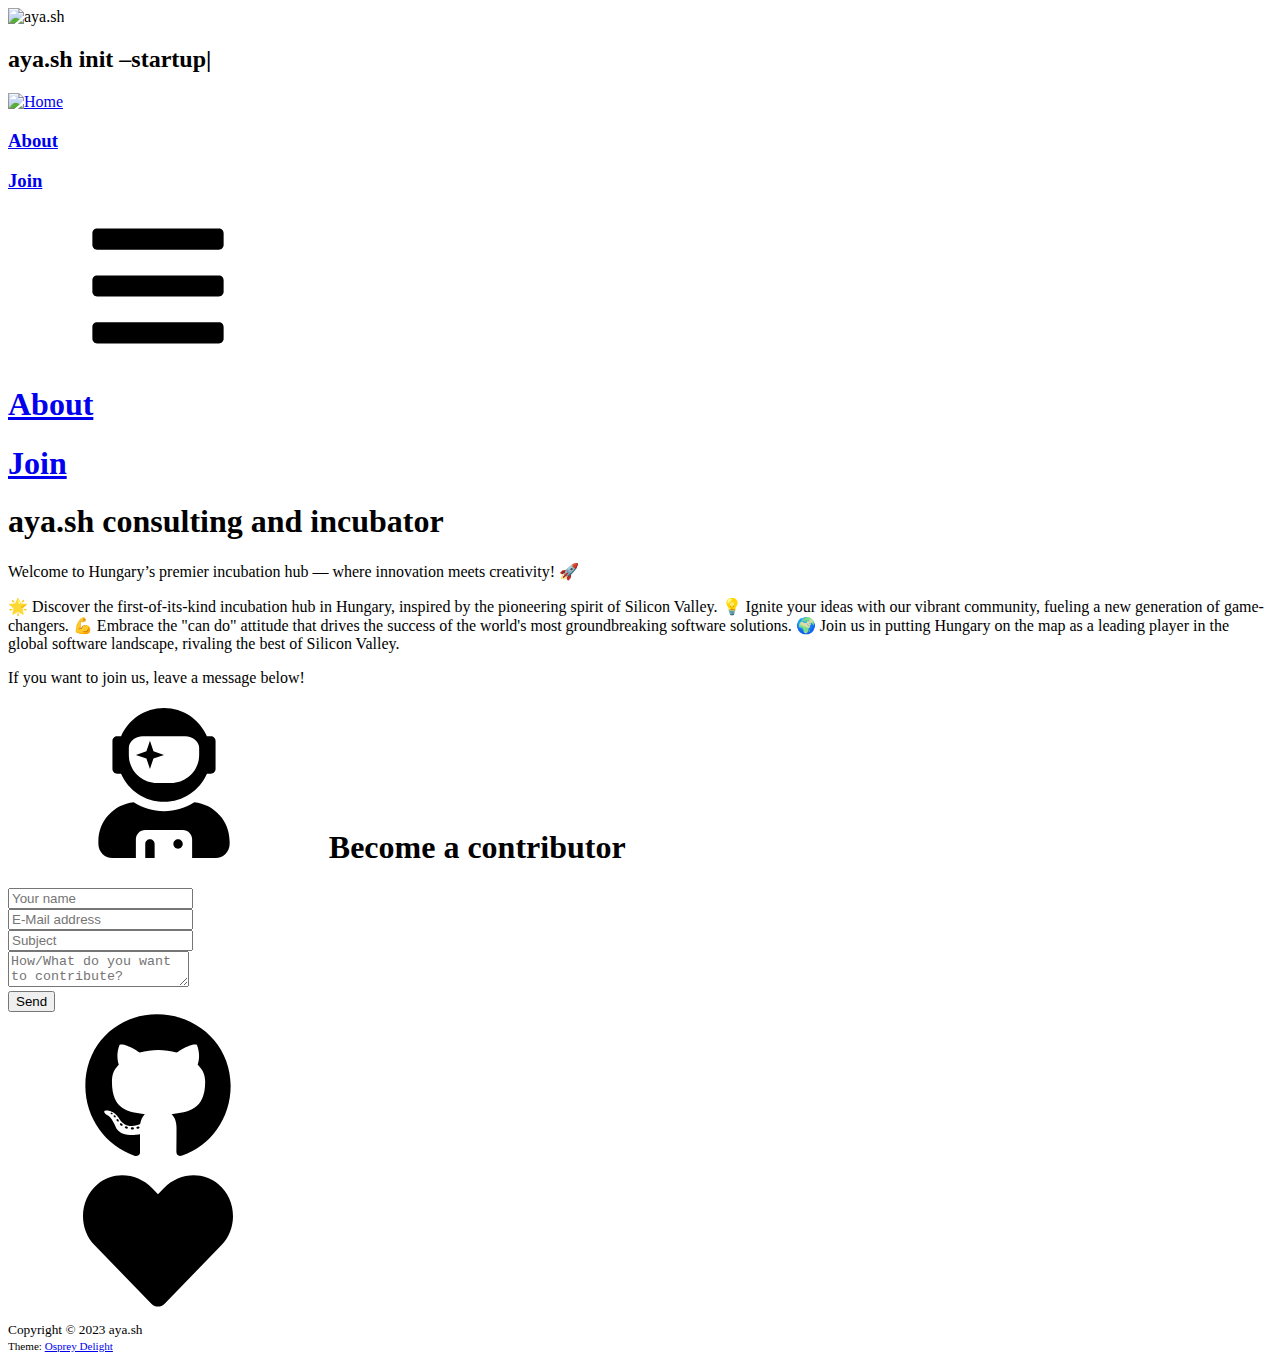
==== index.html @ ef63d4ce "initial" ====
<!DOCTYPE html>
<html lang="en-US" class="no-js">
  

<head>
	<meta name="generator" content="Hugo 0.110.0">
  <title>aya.sh</title>

  <meta name="title" content="aya.sh">

  <meta charset="utf-8">
  <meta name="viewport" content="width=device-width, initial-scale=1.0">
  <meta name="referrer" content="strict-origin-when-cross-origin">
  <base href="https://aya.sh">

  <meta name="description" content="hugo-mods: Powerful community modules for Hugo, a static site generator.">

  <meta name="author" content="kdevo">

  
  

  <meta property="og:title" content="aya.sh">
  <meta property="og:type" content="website">
  <meta property="og:url" content="https://aya.sh/">
  
        
        <meta property="og:image" content="https://aya.sh/opengraph.jpg">
        <meta property="og:image:width" content="1280">
        <meta property="og:image:height" content="640">
  
        <link rel="icon" type="image/png" href="https://aya.sh/favicon.png">

  <meta property="og:description" content="hugo-mods: Powerful community modules for Hugo, a static site generator.">

  

  <link rel="canonical" href="https://aya.sh/">
  
  <link href="https://aya.sh/index.xml" rel="alternate" type="application/rss+xml" title="aya.sh">

  <link rel="stylesheet" href="https://aya.sh/style.d53a6c798b734381553f86d994d83bcec37392e0c3bcaea25f25597b0bfa74fc.css">

  
    <script type="application/ld+json">
    

    
        
        
        
        

        
        
        
        
    




{"@context":"http://www.schema.org","@id":"https://aya.sh","@type":"Person","address":null,"affiliation":[],"alternateName":"hugo-mods","description":"hugo-mods: Powerful community modules for Hugo, a static site generator.","email":null,"image":"https://avatars.githubusercontent.com/u/84660689?v=4","name":"kdevo","sameAs":["https://aya.sh","https://aya.sh"],"url":"https://aya.sh"}
    </script>
    
    

  <script src="https://aya.sh/lazyimg/lazysizes/lazysizes.min.js" async></script>


  

  

  <script>
window.addEventListener('DOMContentLoaded', (event) => {
    var logo = document.getElementsByClassName('home-logo')[0];
    var navlogo = document.getElementsByClassName('logo')[0];
    var bg = document.getElementsByClassName('bg')[0];
    var modals = document.getElementsByClassName('gallery-img-container');
    var modalHeaders = document.getElementsByClassName('modal-header-img-container');
    
    if (logo && navlogo && bg && modals && modalHeaders) {
        function hue(deg, transition) {
            filter = 'filter: hue-rotate(' + deg + 'deg); transition: ' + transition + 'ms linear';
            navlogo.style = filter;
            bg.style = filter;
            for (let i = 0; i < modals.length; i++) {
                modals[i].style = filter;
                modalHeaders[i].style = filter;
            }
        }

        var lastDeg = 0
        var clickCounter = 0
        logo.addEventListener('click', () => {
            deg = Math.floor(Math.random() * 360); 
            while (Math.abs(deg - lastDeg) < 36) {
                deg = Math.floor(Math.random() * 360); 
            }
            hue(deg, Math.abs(deg - lastDeg) / 36 / 10 * 1000)
            lastDeg = deg;
            clickCounter++;
        })
    }
})
</script>
</head>

  <body>
    


  <header class="row middle-xs center-xs bg lazyload">
    <div class="col-xs-12">
      




    
    
    



    





    
    
    
    
    
    




<picture>
  <source type="image/webp" height="600" width="600" data-sizes="auto" data-srcset="https://aya.sh/logo-220x.webp 220w,
https://aya.sh/logo-320x.webp 320w,
https://aya.sh/logo-420x.webp 420w,
https://aya.sh/logo-520x.webp 520w,
https://aya.sh/logo-600x.webp 600w">
    


<noscript>
        



<img src="https://aya.sh/logo-600x.png"
class="home-logo" loading="lazy" height="600" width="600" srcset="https://aya.sh/logo-220x.png 220w,
https://aya.sh/logo-320x.png 320w,
https://aya.sh/logo-420x.png 420w,
https://aya.sh/logo-520x.png 520w,
https://aya.sh/logo-600x.png 600w" alt="aya.sh">
    </noscript><img data-src="https://aya.sh/logo-600x.png" class="home-logo lazyload" height="600" width="600" data-sizes="auto" data-srcset="https://aya.sh/logo-220x.png 220w,
https://aya.sh/logo-320x.png 320w,
https://aya.sh/logo-420x.png 420w,
https://aya.sh/logo-520x.png 520w,
https://aya.sh/logo-600x.png 600w" alt="aya.sh">
</picture>




          <h2 id="ayash-init---startupcursor">aya.sh init &ndash;startup<span class="cursor">|</span></h2>

          <noscript>
          <h2><svg class="icon"><use xlink:href="#icon-warning"/></svg></h2>
          <h2>Please enable JavaScript for the full experience!</h2>
          </noscript>
        </div>
  </header>


<nav class="row middle-xs center-xs ">
  <div class="col-xs-6 col-sm-1 logo" style="">
    <a href="/#">
      




    
    
    







    
    
    
    
    
    




<picture>
  <source type="image/webp" height="96" width="96" data-sizes="auto" data-srcset="https://aya.sh/logo-66x.webp 66w,
https://aya.sh/logo-96x.webp 96w">
    


<img data-src="https://aya.sh/logo-96x.png" class=" lazyload" height="96" width="96" data-sizes="auto" data-srcset="https://aya.sh/logo-66x.png 66w,
https://aya.sh/logo-96x.png 96w" alt="Home">
</picture>



    </a>
  </div>
    
      <div class="col-xs-3 col-sm-2 nav-item">
        <h3><a href="/#about">About</a></h3>
      </div>
    
      <div class="col-xs-3 col-sm-2 nav-item">
        <h3><a href="/#join">Join</a></h3>
      </div>
    
  <div class="col-xs-6 col-sm-1 nav-toggle" style="">
      <a href="" class="nav-icon" onclick="return false">
        <svg class="icon"><use xlink:href="#icon-menu"/></svg>
      </a>
  </div>
</nav>

<section class="nav-full row middle-xs center-xs">
  <div class="col-xs-12">
    <div class="row middle-xs center-xs">
      
        <div class="col-xs-12"><h1><a href="/#about">About</a></h1></div>
      
        <div class="col-xs-12"><h1><a href="/#join">Join</a></h1></div>
      
    </div>
  </div>
</section>

    <main>

      
          
            <section class="about" id="about">
            
            
            <div class="container middle-xs">
  <div class="row center-xs">
    <div class="col-xs-12">
      <h1>aya.sh consulting and incubator</h1>
    </div>
  </div>
  <div class="row center-xs">
    <div class="col-xs-12 middle-xs">
      <p>Welcome to Hungary&rsquo;s premier incubation hub — where innovation meets creativity! 🚀</p>
<div id="termynal-about" data-termynal>
    <div class="term-content">
    
    
        
            
            <span data-ty="input" data-ty-delay="">🌟 Discover the first-of-its-kind incubation hub in Hungary,</span>
            
        
            
            <span data-ty="" data-ty-delay="500">inspired by the pioneering spirit of Silicon Valley.</span>
            
        
            
            <span data-ty="input" data-ty-delay="">💡 Ignite your ideas with our vibrant community,</span>
            
        
            
            <span data-ty="" data-ty-delay="500">fueling a new generation of game-changers.</span>
            
        
            
            <span data-ty="input" data-ty-delay="">💪 Embrace the &#34;can do&#34; attitude that drives the success</span>
            
        
            
            <span data-ty="" data-ty-delay="">of the world&#39;s most groundbreaking software solutions.</span>
            
        
            
            <span data-ty="input" data-ty-delay="">🌍 Join us in putting Hungary on the map as a leading player</span>
            
        
            
            <span data-ty="" data-ty-delay="500">in the global software landscape, rivaling the best of Silicon Valley.</span>
            
        
    
    
    </div>
</div>
<p>If you want to join us, leave a message below!</p>

    </div>
  </div>
</div>

            </section>
          
          
            <section class="contact" id="join">
            
            
            
<div class="container">
  <div class="row center-xs">
    <div class="col-xs-12">
      <h1><svg class="icon" style="margin-right: 0.2em; margin-left: 0.2em"><use xlink:href="#icon-contact"/></svg> Become a contributor</h1>
      <noscript>Please enable JavaScript to use the contact form.</noscript>
    </div>
  </div>

  
  <form id="form-contact" action="https://formspree.io" method="POST">
    <div class="row center-xs">
      <div class="col-xs-12 col-sm-6"><input type="text" name="name" aria-label="name" placeholder="Your name" required></div>
      <div class="col-xs-12 col-sm-6"><input type="email" id="email" name="email" aria-label="email address" placeholder="E-Mail address" required></div>
      
      <div class="col-xs-12"><input type="text" name="_subject" aria-label="email subject" placeholder="Subject" required></div>
      <div class="col-xs-12">
          <textarea name="message" aria-label="Please enable JS" required></textarea>
        </div>
      <div class="col-xs-12">
        <textarea name="message2" aria-label="email message" placeholder="How/What do you want to contribute?" required hidden></textarea>
      </div>
      <div class="col-xs-12 contact-submit">
        <input id="form-submit" type="submit" value="Send">
        <span id="form-sending" hidden><svg class="icon"><use xlink:href="#icon-sending"/></svg> Deploying your message...</span>
        <span id="form-thankyou" hidden><svg class="icon"><use xlink:href="#icon-ok"/></svg> Thanks for your message!</span>
        <span id="form-error" hidden><svg class="icon"><use xlink:href="#icon-warning"/></svg> Sorry, we couldn&#39;t send your message! Please reload.</span>
      </div>
    </div>
  </form>
</div>

            </section>
          

    </main>
    <footer>
  <div class="row center-xs social">
  <div class="col-xs-2">
      <a target="_blank" rel="noopener" href="https://aya.sh">
        <svg class="icon"><use xlink:href="#icon-github"/></svg>
      </a>
    </div><div class="col-xs-2">
      <a target="_blank" rel="noopener" href="https://aya.sh">
        <svg class="icon"><use xlink:href="#icon-heart"/></svg>
      </a>
    </div>
  </div>
  <div class="row center-xs">
    <div class="col-xs">
      <small>
      
        Copyright &copy; 2023 aya.sh
      
      <div class="col-xs">
          <small>Theme: <a href="https://github.com/kdevo/osprey-delight" target="_blank" rel="noopener">Osprey Delight</a></small>
      </div>
      </small>
    </div>
  </div>
</footer>

    

  
  

  

  

  
  

  
  
  
  <script>(()=>{var m=(s,t,e)=>new Promise((l,n)=>{var i=c=>{try{o(e.next(c))}catch(h){n(h)}},r=c=>{try{o(e.throw(c))}catch(h){n(h)}},o=c=>c.done?l(c.value):Promise.resolve(c.value).then(i,r);o((e=e.apply(s,t)).next())});document.documentElement.className="js";var a=document.querySelector.bind(document),f=document.querySelectorAll.bind(document);function d(s,t,e=!0){t?(s.style.visibility="visible",e&&s.removeAttribute("hidden")):(s.style.visibility="hidden",e&&s.setAttribute("hidden",!0)),s.classList.add(t?"show":"hide"),s.classList.remove(t?"hide":"show")}var g=class{constructor(t="#termynal",e={}){this.container=typeof t=="string"?document.querySelector(t):t,this.pfx=`data-${e.prefix||"ty"}`,this.startDelay=e.startdelay||800,this.typeDelay=e.typedelay||40,this.lineDelay=e.linedelay||1400,this.progressLength=e.progresslength||32,this.progressChar=e.progresschar||"\u2588",this.progressPercent=e.progressPercent||100,this.showPercent="showpercent"in e&&e.showpercent||!1 in e&&!0,this.onExitCommand=e.onExitCommand,this.cursor=e.cursor||"\u258B",e.noInit||this.init()}init(){this.lines=[...this.container.querySelectorAll(`[${this.pfx}]`)].concat(this.lineData);let t=getComputedStyle(this.container);this.container.style.width=t.width!=="0px"?t.width:void 0,this.container.style.minHeight=t.height!=="0px"?t.height:void 0,this.container.setAttribute("data-termynal",""),this.container.innerHTML="",this.start()}start(){return m(this,null,function*(){yield this._wait(this.startDelay);for(let t of this.lines){if(typeof t=="undefined")break;let e=t.getAttribute(this.pfx),l=t.getAttribute(`${this.pfx}-delay`)||this.lineDelay;e=="input"?(t.setAttribute(`${this.pfx}-cursor`,this.cursor),yield this.type(t),yield this._wait(l),t.textContent==="exit"&&typeof this.onExitCommand!="undefined"&&this.onExitCommand()):e=="progress"?(yield this.progress(t),yield this._wait(l)):(this.container.appendChild(t),yield this._wait(l)),t.removeAttribute(`${this.pfx}-cursor`)}})}type(t){return m(this,null,function*(){let e=[...t.textContent],l=t.getAttribute(`${this.pfx}-typeDelay`)||this.typeDelay;t.textContent="",this.container.appendChild(t);for(let n of e)yield this._wait(l),t.textContent+=n})}progress(t){return m(this,null,function*(){let e=t.getAttribute(`${this.pfx}-progressLength`)||this.progressLength,n=(t.getAttribute(`${this.pfx}-progressChar`)||this.progressChar).repeat(e),i=t.getAttribute(`${this.pfx}-progressPercent`)||this.progressPercent;t.textContent="",this.container.appendChild(t);for(let r=1;r<n.length+1;r++){yield this._wait(this.typeDelay);let o=Math.round(r/n.length*100);if(t.textContent=`${n.slice(0,r)}`,this.showPercent&&(t.textContent+=` ${o}%`),o>i)break}})}_wait(t){return new Promise(e=>setTimeout(e,t))}};(()=>{var s=500;window.addEventListener("popstate",i=>{i.state==null?(active=a("div.modal.active"),active&&t(active)):"modal"in i.state&&n(a(`#modal-${i.state.modal}`))});function t(i){history.replaceState(null,"",""),box=i.firstElementChild,box.classList.remove("scale-in-center"),box.classList.add("scale-out-center"),setTimeout(()=>i.classList.remove("active"),s)}var e={},l={};function n(i){let r=i.getAttribute("id");i.classList.add("active"),box=i.firstElementChild,box.classList.remove("scale-out-center"),box.classList.add("scale-in-center"),a(`#${r} .close`).onclick=u=>{t(i)},window.onclick=u=>{u.target===i&&t(i)},document.onkeydown=u=>{u.key==="Escape"&&t(i)};var o=r.replace("modal-",""),c=a(`#term-${o}`);if(c!==null&&typeof e[o]=="undefined"){var h=l[o];h.onExitCommand=()=>{c.classList.add("scale-out-center"),setTimeout(()=>{a(`#content-${o}`).removeAttribute("hidden"),c.setAttribute("hidden",!0)},s+10)},e[o]=new g(c,h)}}f(".gallery-modal-link").forEach(i=>{i.onclick=c=>{c.preventDefault(),id=c.target.getAttribute("href").substr(1),history.pushState({modal:id},"",`#${id}`),n(a(`#modal-${id}`))};let r=window.location.href,o=r.substring(r.lastIndexOf("/")+1);i.getAttribute("href")==o&&setTimeout(()=>{n(a(`#modal-${i.getAttribute("href").substr(1)}`))},s*2)})})();var v=!1,p=!1,y=a("nav");navToggleAndLogo=f("nav > .logo, nav > .nav-toggle");function L(s){s?(y.classList.add("nav-fixed"),navToggleAndLogo.forEach(t=>{d(t,!0,!1)})):(y.classList.remove("nav-fixed"),navToggleAndLogo.forEach(t=>{d(t,!1,!1)})),p=s}function w(){v?a(".nav-icon").classList.remove("icon-active"):a(".nav-icon").classList.add("icon-active"),v=!v}a(".nav-icon").addEventListener("click",()=>{w(),f(".nav-full, main").forEach(s=>{s.classList.toggle("active")})});f(".nav-full a").forEach(s=>{s.addEventListener("click",()=>{w(),f(".nav-full, main").forEach(t=>{t.classList.toggle("active")})})});a(".logo").addEventListener("click",()=>{a(".nav-full").classList.contains("active")&&(w(),f(".nav-full, main").forEach(s=>{s.classList.toggle("active")}))});a("body").addEventListener("click",()=>{a(".nav-full").classList.contains("active")?a("html").style.overflowY="hidden":a("html").style.overflowY="scroll"});(()=>{let s=[...f(".nav-item")],t=[...f("main > section")].reverse(),e=330;var l=-1;function n(i){s.forEach(r=>{r.classList.remove("nav-item-active")}),i<t.length&&s[i].classList.add("nav-item-active"),l=i}window.addEventListener("scroll",()=>{var i=window.scrollY||window.pageYOffset;windowHeight=window.innerHeight,navHeight=y.clientHeight,i>windowHeight-navHeight?p||requestAnimationFrame(()=>L(!0)):p&&requestAnimationFrame(()=>L(!1));let r=t.length-1-t.findIndex(o=>i>o.offsetTop-e);r!=l&&requestAnimationFrame(()=>{n(r)})})})();(()=>{var s=a("textarea[name=message2]"),t=a("textarea[name=message]");s!==null&&(d(s,!0),d(t,!1),t.removeAttribute("required"),a("#form-contact").addEventListener("submit",e=>{e.preventDefault();var l=a("input[name=email]").value,n=new XMLHttpRequest,i={name:a("input[name=name]").value,_replyto:l,email:l,_subject:a("input[name=_subject]").value,message:s.value},r=t.value;r!==""&&(i._anti_spam_honeypot=r),matter=a("select[name=matter]"),matter&&(i._matter=matter.value);var o=a("#form-sending"),c=a("#form-submit"),h=a("#form-thankyou"),u=a("#form-error");d(c,!1),d(o,!0),n.open("POST","https://usebasin.com/f/50d2f5c5a8db",!0),n.setRequestHeader("Content-Type","application/json"),n.setRequestHeader("Accept","application/json"),n.onreadystatechange=()=>{if(n.readyState===XMLHttpRequest.DONE)if(n.status===200){let b=function(){d(o,!1),d(h,!0),setTimeout(x,6e3)},x=function(){d(h,!1),d(c,!0)};var C=b,$=x;a("#form-contact").reset(),b()}else d(o,!1),d(u,!0)},n.send(JSON.stringify(i))}))})();})();
/**
 * termynal.js
 * A lightweight, modern and extensible animated terminal window, using
 * async/await.
 * 
 * 
 * @author Ines Montani <ines@ines.io>
 * @version 0.0.1
 * @license MIT
 */
</script>

  
    
  
    
  
    
  
    
  
    
  
    
  
    
  
    
  
    
  
    
  
    
  
    
  
    
  
    
  
    
  





  <svg xmlns="http://www.w3.org/2000/svg" style="display: none;">
      
        
        
        
        
        <symbol id="icon-close" viewBox="0 0 352 512">
          <title>Close</title>
          
          <!-- Font Awesome Free 5.15.3 by @fontawesome - https://fontawesome.com License - https://fontawesome.com/license/free (Icons: CC BY 4.0, Fonts: SIL OFL 1.1, Code: MIT License) --><path d="M242.72 256l100.07-100.07c12.28-12.28 12.28-32.19 0-44.48l-22.24-22.24c-12.28-12.28-32.19-12.28-44.48 0L176 189.28 75.93 89.21c-12.28-12.28-32.19-12.28-44.48 0L9.21 111.45c-12.28 12.28-12.28 32.19 0 44.48L109.28 256 9.21 356.07c-12.28 12.28-12.28 32.19 0 44.48l22.24 22.24c12.28 12.28 32.2 12.28 44.48 0L176 322.72l100.07 100.07c12.28 12.28 32.2 12.28 44.48 0l22.24-22.24c12.28-12.28 12.28-32.19 0-44.48L242.72 256z"/>
        </symbol>
      
        
        
        
        
        <symbol id="icon-code" viewBox="0 0 640 512">
          <title>Terminal</title>
          
          <!-- Font Awesome Free 5.15.3 by @fontawesome - https://fontawesome.com License - https://fontawesome.com/license/free (Icons: CC BY 4.0, Fonts: SIL OFL 1.1, Code: MIT License) --><path d="M257.981 272.971L63.638 467.314c-9.373 9.373-24.569 9.373-33.941 0L7.029 444.647c-9.357-9.357-9.375-24.522-.04-33.901L161.011 256 6.99 101.255c-9.335-9.379-9.317-24.544.04-33.901l22.667-22.667c9.373-9.373 24.569-9.373 33.941 0L257.981 239.03c9.373 9.372 9.373 24.568 0 33.941zM640 456v-32c0-13.255-10.745-24-24-24H312c-13.255 0-24 10.745-24 24v32c0 13.255 10.745 24 24 24h304c13.255 0 24-10.745 24-24z"/>
        </symbol>
      
        
        
        
        
        <symbol id="icon-contact" viewBox="0 0 448 512">
          <title>User Astronaut</title>
          
          <!-- Font Awesome Free 5.15.3 by @fontawesome - https://fontawesome.com License - https://fontawesome.com/license/free (Icons: CC BY 4.0, Fonts: SIL OFL 1.1, Code: MIT License) --><path d="M64 224h13.5c24.7 56.5 80.9 96 146.5 96s121.8-39.5 146.5-96H384c8.8 0 16-7.2 16-16v-96c0-8.8-7.2-16-16-16h-13.5C345.8 39.5 289.6 0 224 0S102.2 39.5 77.5 96H64c-8.8 0-16 7.2-16 16v96c0 8.8 7.2 16 16 16zm40-88c0-22.1 21.5-40 48-40h144c26.5 0 48 17.9 48 40v24c0 53-43 96-96 96h-48c-53 0-96-43-96-96v-24zm72 72l12-36 36-12-36-12-12-36-12 36-36 12 36 12 12 36zm151.6 113.4C297.7 340.7 262.2 352 224 352s-73.7-11.3-103.6-30.6C52.9 328.5 0 385 0 454.4v9.6c0 26.5 21.5 48 48 48h80v-64c0-17.7 14.3-32 32-32h128c17.7 0 32 14.3 32 32v64h80c26.5 0 48-21.5 48-48v-9.6c0-69.4-52.9-125.9-120.4-133zM272 448c-8.8 0-16 7.2-16 16s7.2 16 16 16 16-7.2 16-16-7.2-16-16-16zm-96 0c-8.8 0-16 7.2-16 16v48h32v-48c0-8.8-7.2-16-16-16z"/>
        </symbol>
      
        
        
        
        
        <symbol id="icon-download" viewBox="0 0 512 512">
          <title>Download</title>
          
          <!-- Font Awesome Free 5.15.3 by @fontawesome - https://fontawesome.com License - https://fontawesome.com/license/free (Icons: CC BY 4.0, Fonts: SIL OFL 1.1, Code: MIT License) --><path d="M216 0h80c13.3 0 24 10.7 24 24v168h87.7c17.8 0 26.7 21.5 14.1 34.1L269.7 378.3c-7.5 7.5-19.8 7.5-27.3 0L90.1 226.1c-12.6-12.6-3.7-34.1 14.1-34.1H192V24c0-13.3 10.7-24 24-24zm296 376v112c0 13.3-10.7 24-24 24H24c-13.3 0-24-10.7-24-24V376c0-13.3 10.7-24 24-24h146.7l49 49c20.1 20.1 52.5 20.1 72.6 0l49-49H488c13.3 0 24 10.7 24 24zm-124 88c0-11-9-20-20-20s-20 9-20 20 9 20 20 20 20-9 20-20zm64 0c0-11-9-20-20-20s-20 9-20 20 9 20 20 20 20-9 20-20z"/>
        </symbol>
      
        
        
        
        
        <symbol id="icon-example" viewBox="0 0 576 512">
          
          <desc>View preview</desc>
          <!-- Font Awesome Free 5.15.3 by @fontawesome - https://fontawesome.com License - https://fontawesome.com/license/free (Icons: CC BY 4.0, Fonts: SIL OFL 1.1, Code: MIT License) --><path d="M572.52 241.4C518.29 135.59 410.93 64 288 64S57.68 135.64 3.48 241.41a32.35 32.35 0 0 0 0 29.19C57.71 376.41 165.07 448 288 448s230.32-71.64 284.52-177.41a32.35 32.35 0 0 0 0-29.19zM288 400a144 144 0 1 1 144-144 143.93 143.93 0 0 1-144 144zm0-240a95.31 95.31 0 0 0-25.31 3.79 47.85 47.85 0 0 1-66.9 66.9A95.78 95.78 0 1 0 288 160z"/>
        </symbol>
      
        
        
        
        
        <symbol id="icon-get" viewBox="0 0 320 512">
          
          <desc>Go get it</desc>
          <!-- Font Awesome Free 5.15.3 by @fontawesome - https://fontawesome.com License - https://fontawesome.com/license/free (Icons: CC BY 4.0, Fonts: SIL OFL 1.1, Code: MIT License) --><path d="M285.476 272.971L91.132 467.314c-9.373 9.373-24.569 9.373-33.941 0l-22.667-22.667c-9.357-9.357-9.375-24.522-.04-33.901L188.505 256 34.484 101.255c-9.335-9.379-9.317-24.544.04-33.901l22.667-22.667c9.373-9.373 24.569-9.373 33.941 0L285.475 239.03c9.373 9.372 9.373 24.568.001 33.941z"/>
        </symbol>
      
        
        
        
        
        <symbol id="icon-github" viewBox="0 0 496 512">
          <title>GitHub</title>
          
          <!-- Font Awesome Free 5.15.3 by @fontawesome - https://fontawesome.com License - https://fontawesome.com/license/free (Icons: CC BY 4.0, Fonts: SIL OFL 1.1, Code: MIT License) --><path d="M165.9 397.4c0 2-2.3 3.6-5.2 3.6-3.3.3-5.6-1.3-5.6-3.6 0-2 2.3-3.6 5.2-3.6 3-.3 5.6 1.3 5.6 3.6zm-31.1-4.5c-.7 2 1.3 4.3 4.3 4.9 2.6 1 5.6 0 6.2-2s-1.3-4.3-4.3-5.2c-2.6-.7-5.5.3-6.2 2.3zm44.2-1.7c-2.9.7-4.9 2.6-4.6 4.9.3 2 2.9 3.3 5.9 2.6 2.9-.7 4.9-2.6 4.6-4.6-.3-1.9-3-3.2-5.9-2.9zM244.8 8C106.1 8 0 113.3 0 252c0 110.9 69.8 205.8 169.5 239.2 12.8 2.3 17.3-5.6 17.3-12.1 0-6.2-.3-40.4-.3-61.4 0 0-70 15-84.7-29.8 0 0-11.4-29.1-27.8-36.6 0 0-22.9-15.7 1.6-15.4 0 0 24.9 2 38.6 25.8 21.9 38.6 58.6 27.5 72.9 20.9 2.3-16 8.8-27.1 16-33.7-55.9-6.2-112.3-14.3-112.3-110.5 0-27.5 7.6-41.3 23.6-58.9-2.6-6.5-11.1-33.3 2.6-67.9 20.9-6.5 69 27 69 27 20-5.6 41.5-8.5 62.8-8.5s42.8 2.9 62.8 8.5c0 0 48.1-33.6 69-27 13.7 34.7 5.2 61.4 2.6 67.9 16 17.7 25.8 31.5 25.8 58.9 0 96.5-58.9 104.2-114.8 110.5 9.2 7.9 17 22.9 17 46.4 0 33.7-.3 75.4-.3 83.6 0 6.5 4.6 14.4 17.3 12.1C428.2 457.8 496 362.9 496 252 496 113.3 383.5 8 244.8 8zM97.2 352.9c-1.3 1-1 3.3.7 5.2 1.6 1.6 3.9 2.3 5.2 1 1.3-1 1-3.3-.7-5.2-1.6-1.6-3.9-2.3-5.2-1zm-10.8-8.1c-.7 1.3.3 2.9 2.3 3.9 1.6 1 3.6.7 4.3-.7.7-1.3-.3-2.9-2.3-3.9-2-.6-3.6-.3-4.3.7zm32.4 35.6c-1.6 1.3-1 4.3 1.3 6.2 2.3 2.3 5.2 2.6 6.5 1 1.3-1.3.7-4.3-1.3-6.2-2.2-2.3-5.2-2.6-6.5-1zm-11.4-14.7c-1.6 1-1.6 3.6 0 5.9 1.6 2.3 4.3 3.3 5.6 2.3 1.6-1.3 1.6-3.9 0-6.2-1.4-2.3-4-3.3-5.6-2z"/>
        </symbol>
      
        
        
        
        
        <symbol id="icon-github-octocat" viewBox="0 0 480 512">
          <title>Alternate GitHub</title>
          
          <!-- Font Awesome Free 5.15.3 by @fontawesome - https://fontawesome.com License - https://fontawesome.com/license/free (Icons: CC BY 4.0, Fonts: SIL OFL 1.1, Code: MIT License) --><path d="M186.1 328.7c0 20.9-10.9 55.1-36.7 55.1s-36.7-34.2-36.7-55.1 10.9-55.1 36.7-55.1 36.7 34.2 36.7 55.1zM480 278.2c0 31.9-3.2 65.7-17.5 95-37.9 76.6-142.1 74.8-216.7 74.8-75.8 0-186.2 2.7-225.6-74.8-14.6-29-20.2-63.1-20.2-95 0-41.9 13.9-81.5 41.5-113.6-5.2-15.8-7.7-32.4-7.7-48.8 0-21.5 4.9-32.3 14.6-51.8 45.3 0 74.3 9 108.8 36 29-6.9 58.8-10 88.7-10 27 0 54.2 2.9 80.4 9.2 34-26.7 63-35.2 107.8-35.2 9.8 19.5 14.6 30.3 14.6 51.8 0 16.4-2.6 32.7-7.7 48.2 27.5 32.4 39 72.3 39 114.2zm-64.3 50.5c0-43.9-26.7-82.6-73.5-82.6-18.9 0-37 3.4-56 6-14.9 2.3-29.8 3.2-45.1 3.2-15.2 0-30.1-.9-45.1-3.2-18.7-2.6-37-6-56-6-46.8 0-73.5 38.7-73.5 82.6 0 87.8 80.4 101.3 150.4 101.3h48.2c70.3 0 150.6-13.4 150.6-101.3zm-82.6-55.1c-25.8 0-36.7 34.2-36.7 55.1s10.9 55.1 36.7 55.1 36.7-34.2 36.7-55.1-10.9-55.1-36.7-55.1z"/>
        </symbol>
      
        
        
        
        
        <symbol id="icon-heart" viewBox="0 0 512 512">
          
          <desc>Donate</desc>
          <!-- Font Awesome Free 5.15.3 by @fontawesome - https://fontawesome.com License - https://fontawesome.com/license/free (Icons: CC BY 4.0, Fonts: SIL OFL 1.1, Code: MIT License) --><path d="M462.3 62.6C407.5 15.9 326 24.3 275.7 76.2L256 96.5l-19.7-20.3C186.1 24.3 104.5 15.9 49.7 62.6c-62.8 53.6-66.1 149.8-9.9 207.9l193.5 199.8c12.5 12.9 32.8 12.9 45.3 0l193.5-199.8c56.3-58.1 53-154.3-9.8-207.9z"/>
        </symbol>
      
        
        
        
        
        <symbol id="icon-learn" viewBox="0 0 640 512">
          
          <desc>Learn more</desc>
          <!-- Font Awesome Free 5.15.3 by @fontawesome - https://fontawesome.com License - https://fontawesome.com/license/free (Icons: CC BY 4.0, Fonts: SIL OFL 1.1, Code: MIT License) --><path d="M622.34 153.2L343.4 67.5c-15.2-4.67-31.6-4.67-46.79 0L17.66 153.2c-23.54 7.23-23.54 38.36 0 45.59l48.63 14.94c-10.67 13.19-17.23 29.28-17.88 46.9C38.78 266.15 32 276.11 32 288c0 10.78 5.68 19.85 13.86 25.65L20.33 428.53C18.11 438.52 25.71 448 35.94 448h56.11c10.24 0 17.84-9.48 15.62-19.47L82.14 313.65C90.32 307.85 96 298.78 96 288c0-11.57-6.47-21.25-15.66-26.87.76-15.02 8.44-28.3 20.69-36.72L296.6 284.5c9.06 2.78 26.44 6.25 46.79 0l278.95-85.7c23.55-7.24 23.55-38.36 0-45.6zM352.79 315.09c-28.53 8.76-52.84 3.92-65.59 0l-145.02-44.55L128 384c0 35.35 85.96 64 192 64s192-28.65 192-64l-14.18-113.47-145.03 44.56z"/>
        </symbol>
      
        
        
        
        
        <symbol id="icon-menu" viewBox="0 0 448 512">
          
          <desc>Menu</desc>
          <!-- Font Awesome Free 5.15.3 by @fontawesome - https://fontawesome.com License - https://fontawesome.com/license/free (Icons: CC BY 4.0, Fonts: SIL OFL 1.1, Code: MIT License) --><path d="M16 132h416c8.837 0 16-7.163 16-16V76c0-8.837-7.163-16-16-16H16C7.163 60 0 67.163 0 76v40c0 8.837 7.163 16 16 16zm0 160h416c8.837 0 16-7.163 16-16v-40c0-8.837-7.163-16-16-16H16c-8.837 0-16 7.163-16 16v40c0 8.837 7.163 16 16 16zm0 160h416c8.837 0 16-7.163 16-16v-40c0-8.837-7.163-16-16-16H16c-8.837 0-16 7.163-16 16v40c0 8.837 7.163 16 16 16z"/>
        </symbol>
      
        
        
        
        
        <symbol id="icon-ok" viewBox="0 0 512 512">
          <title>Check Circle</title>
          
          <!-- Font Awesome Free 5.15.3 by @fontawesome - https://fontawesome.com License - https://fontawesome.com/license/free (Icons: CC BY 4.0, Fonts: SIL OFL 1.1, Code: MIT License) --><path d="M504 256c0 136.967-111.033 248-248 248S8 392.967 8 256 119.033 8 256 8s248 111.033 248 248zM227.314 387.314l184-184c6.248-6.248 6.248-16.379 0-22.627l-22.627-22.627c-6.248-6.249-16.379-6.249-22.628 0L216 308.118l-70.059-70.059c-6.248-6.248-16.379-6.248-22.628 0l-22.627 22.627c-6.248 6.248-6.248 16.379 0 22.627l104 104c6.249 6.249 16.379 6.249 22.628.001z"/>
        </symbol>
      
        
        
        
        
        <symbol id="icon-sending" viewBox="0 0 640 512">
          <title>Space Shuttle</title>
          
          <!-- Font Awesome Free 5.15.3 by @fontawesome - https://fontawesome.com License - https://fontawesome.com/license/free (Icons: CC BY 4.0, Fonts: SIL OFL 1.1, Code: MIT License) --><path d="M592.604 208.244C559.735 192.836 515.777 184 472 184H186.327c-4.952-6.555-10.585-11.978-16.72-16H376C229.157 137.747 219.403 32 96.003 32H96v128H80V32c-26.51 0-48 28.654-48 64v64c-23.197 0-32 10.032-32 24v40c0 13.983 8.819 24 32 24v16c-23.197 0-32 10.032-32 24v40c0 13.983 8.819 24 32 24v64c0 35.346 21.49 64 48 64V352h16v128h.003c123.4 0 133.154-105.747 279.997-136H169.606c6.135-4.022 11.768-9.445 16.72-16H472c43.777 0 87.735-8.836 120.604-24.244C622.282 289.845 640 271.992 640 256s-17.718-33.845-47.396-47.756zM488 296a8 8 0 0 1-8-8v-64a8 8 0 0 1 8-8c31.909 0 31.942 80 0 80z"/>
        </symbol>
      
        
        
        
        
        <symbol id="icon-view" viewBox="0 0 256 512">
          <title>angle-right</title>
          
          <!-- Font Awesome Free 5.15.3 by @fontawesome - https://fontawesome.com License - https://fontawesome.com/license/free (Icons: CC BY 4.0, Fonts: SIL OFL 1.1, Code: MIT License) --><path d="M224.3 273l-136 136c-9.4 9.4-24.6 9.4-33.9 0l-22.6-22.6c-9.4-9.4-9.4-24.6 0-33.9l96.4-96.4-96.4-96.4c-9.4-9.4-9.4-24.6 0-33.9L54.3 103c9.4-9.4 24.6-9.4 33.9 0l136 136c9.5 9.4 9.5 24.6.1 34z"/>
        </symbol>
      
        
        
        
        
        <symbol id="icon-warning" viewBox="0 0 576 512">
          <title>Warning</title>
          
          <!-- Font Awesome Free 5.15.3 by @fontawesome - https://fontawesome.com License - https://fontawesome.com/license/free (Icons: CC BY 4.0, Fonts: SIL OFL 1.1, Code: MIT License) --><path d="M569.517 440.013C587.975 472.007 564.806 512 527.94 512H48.054c-36.937 0-59.999-40.055-41.577-71.987L246.423 23.985c18.467-32.009 64.72-31.951 83.154 0l239.94 416.028zM288 354c-25.405 0-46 20.595-46 46s20.595 46 46 46 46-20.595 46-46-20.595-46-46-46zm-43.673-165.346l7.418 136c.347 6.364 5.609 11.346 11.982 11.346h48.546c6.373 0 11.635-4.982 11.982-11.346l7.418-136c.375-6.874-5.098-12.654-11.982-12.654h-63.383c-6.884 0-12.356 5.78-11.981 12.654z"/>
        </symbol>
      
  </svg>
  


  </body>
</html>
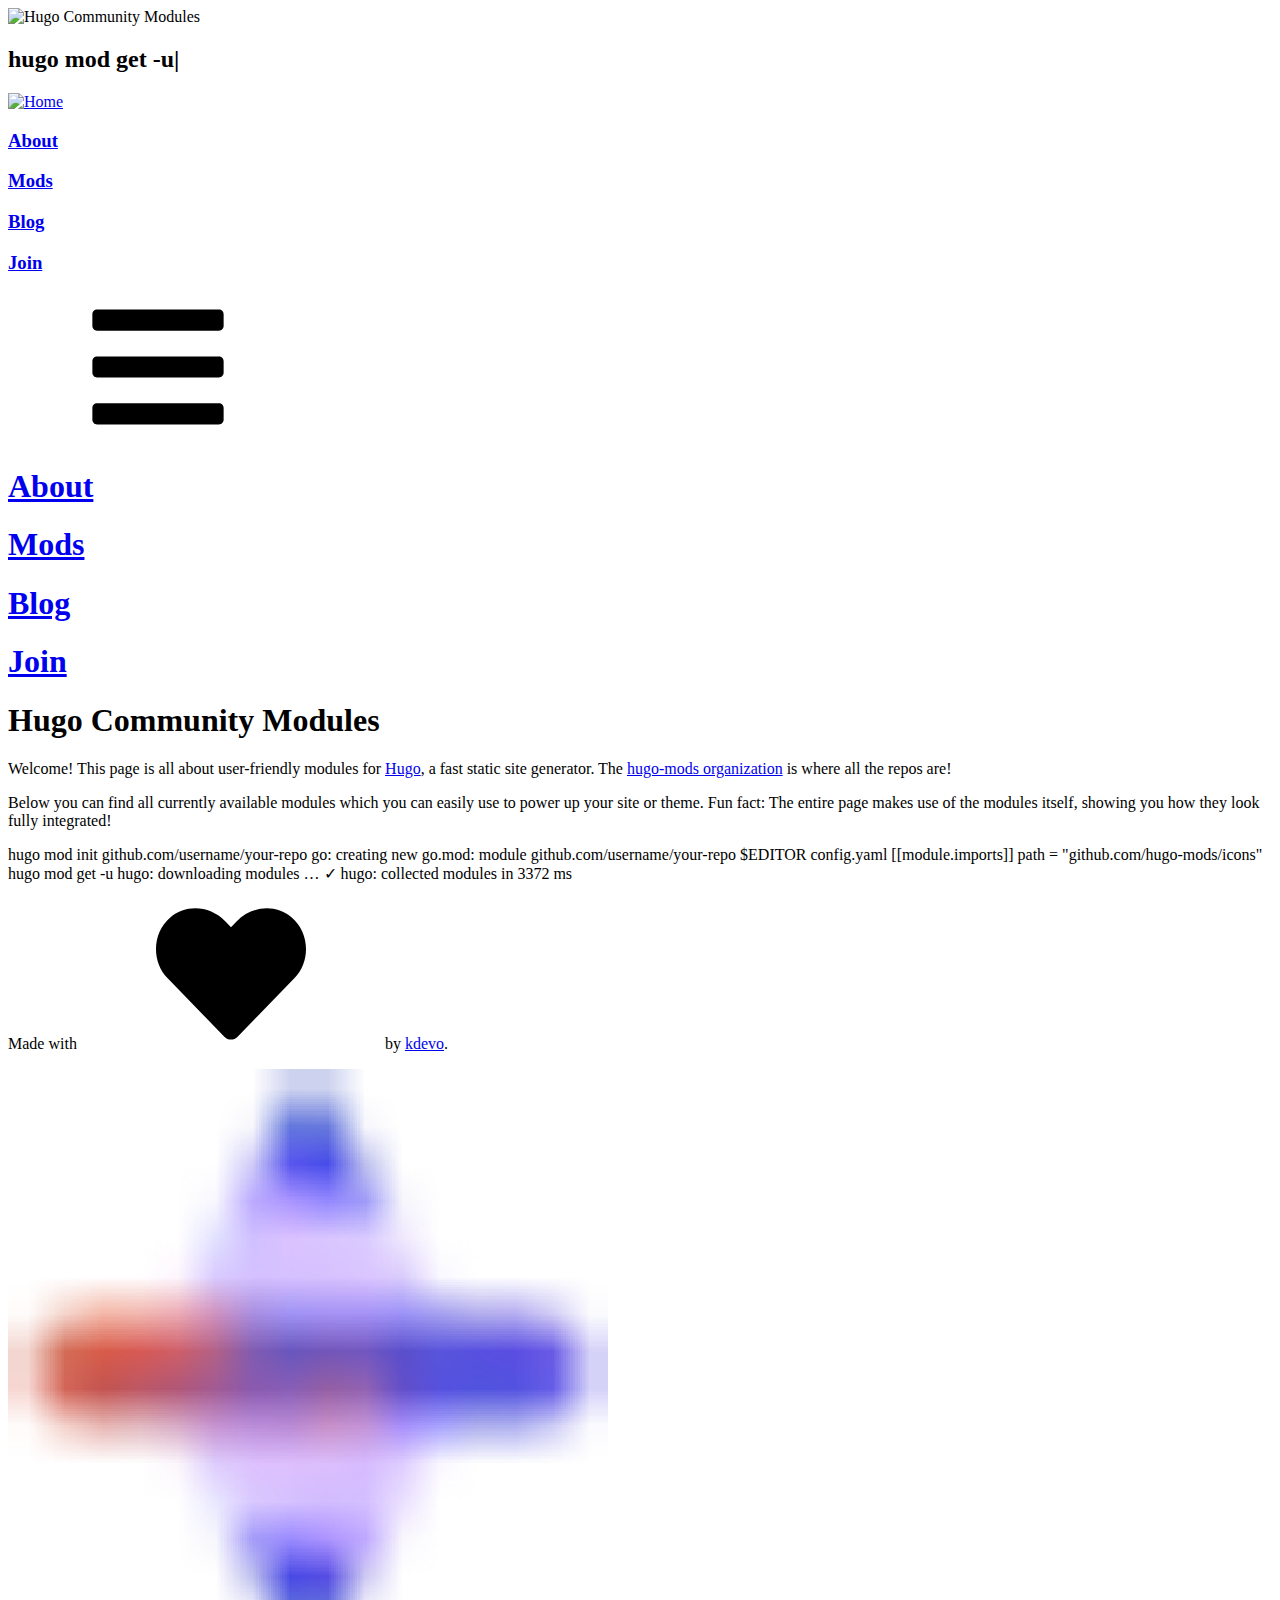
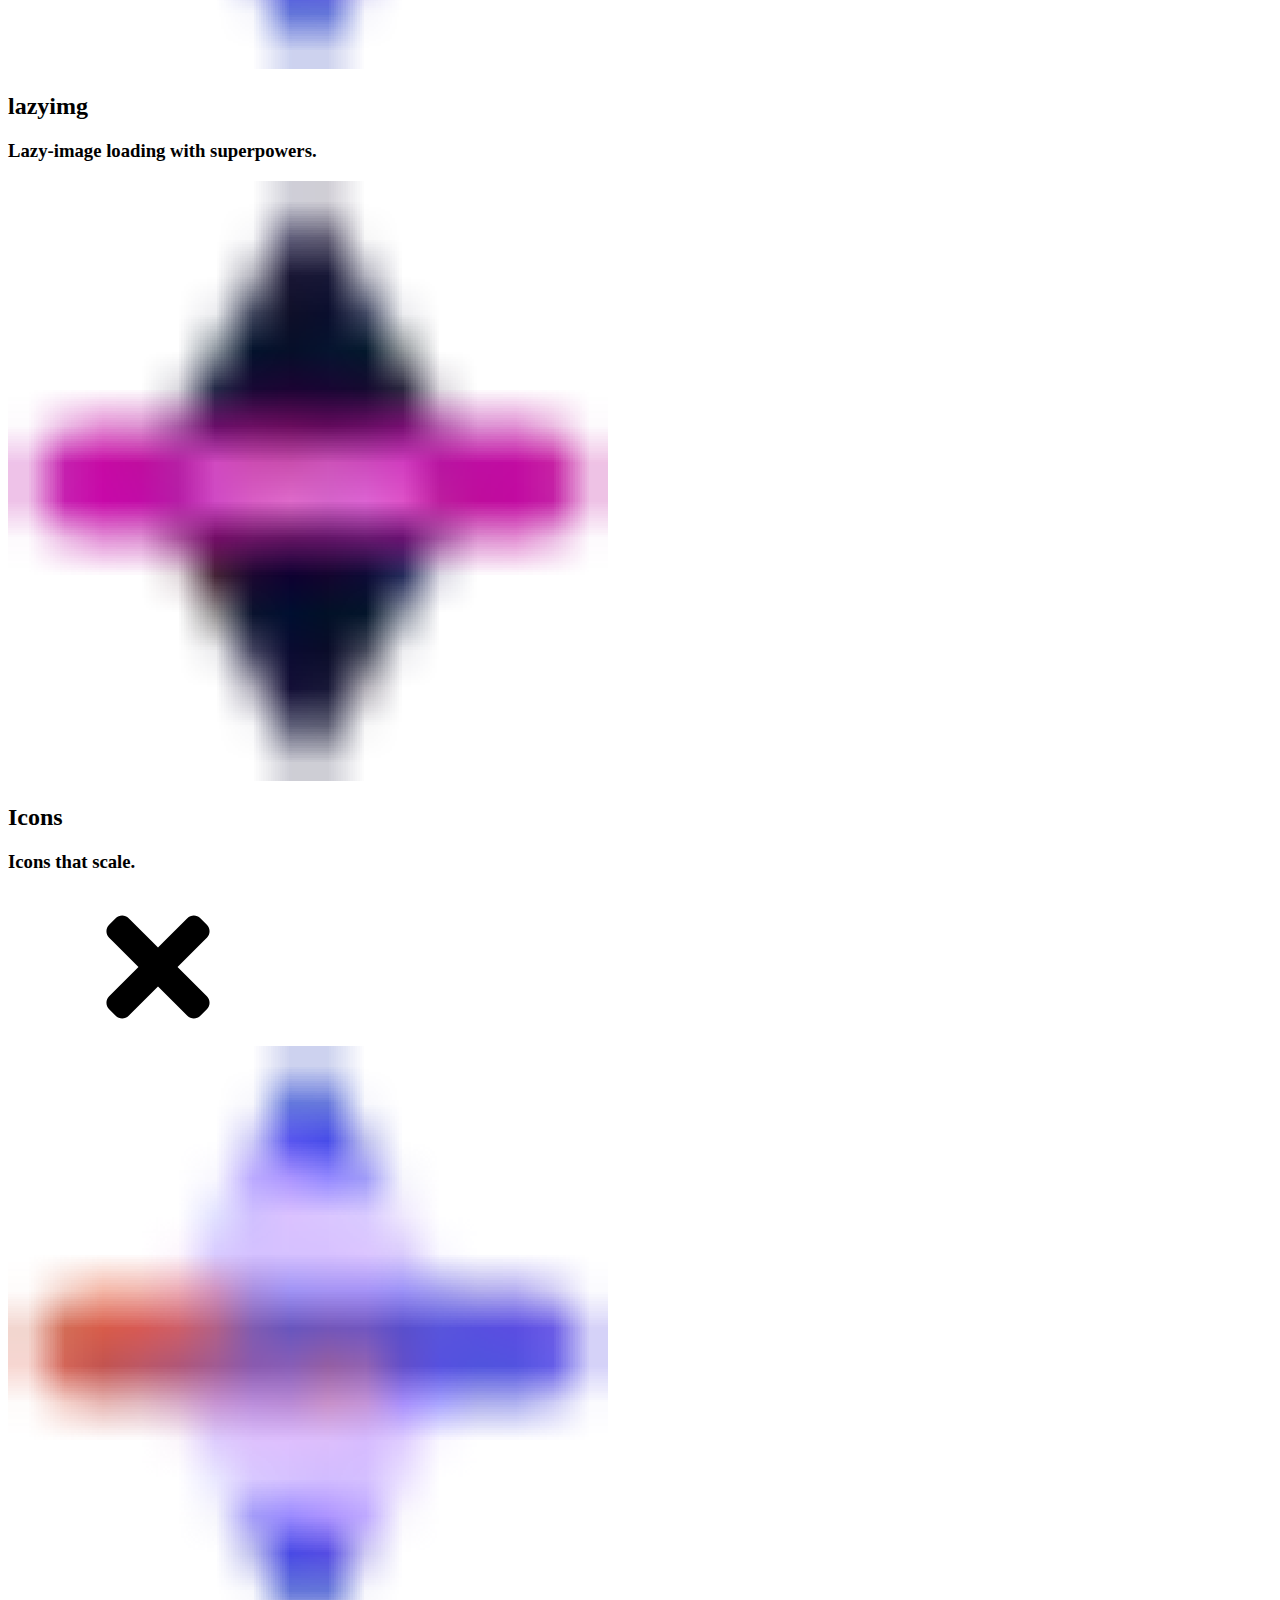
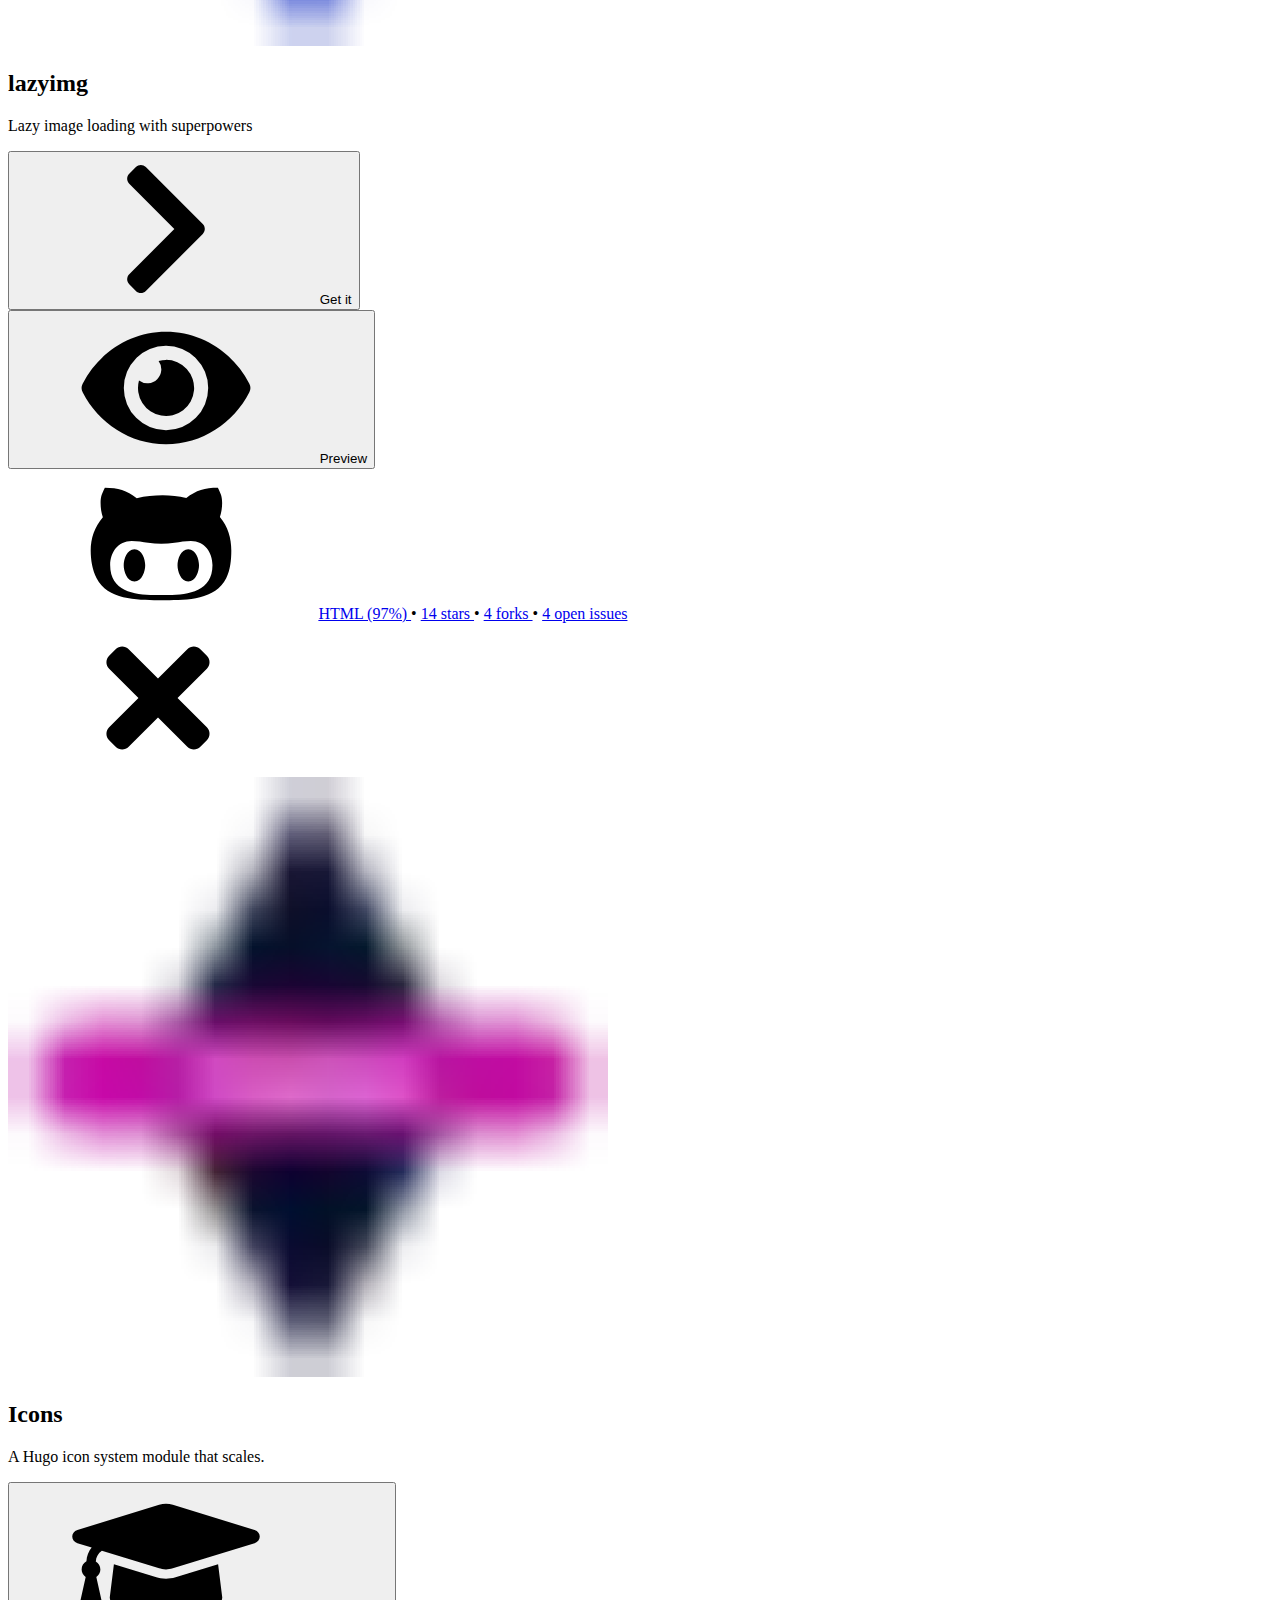
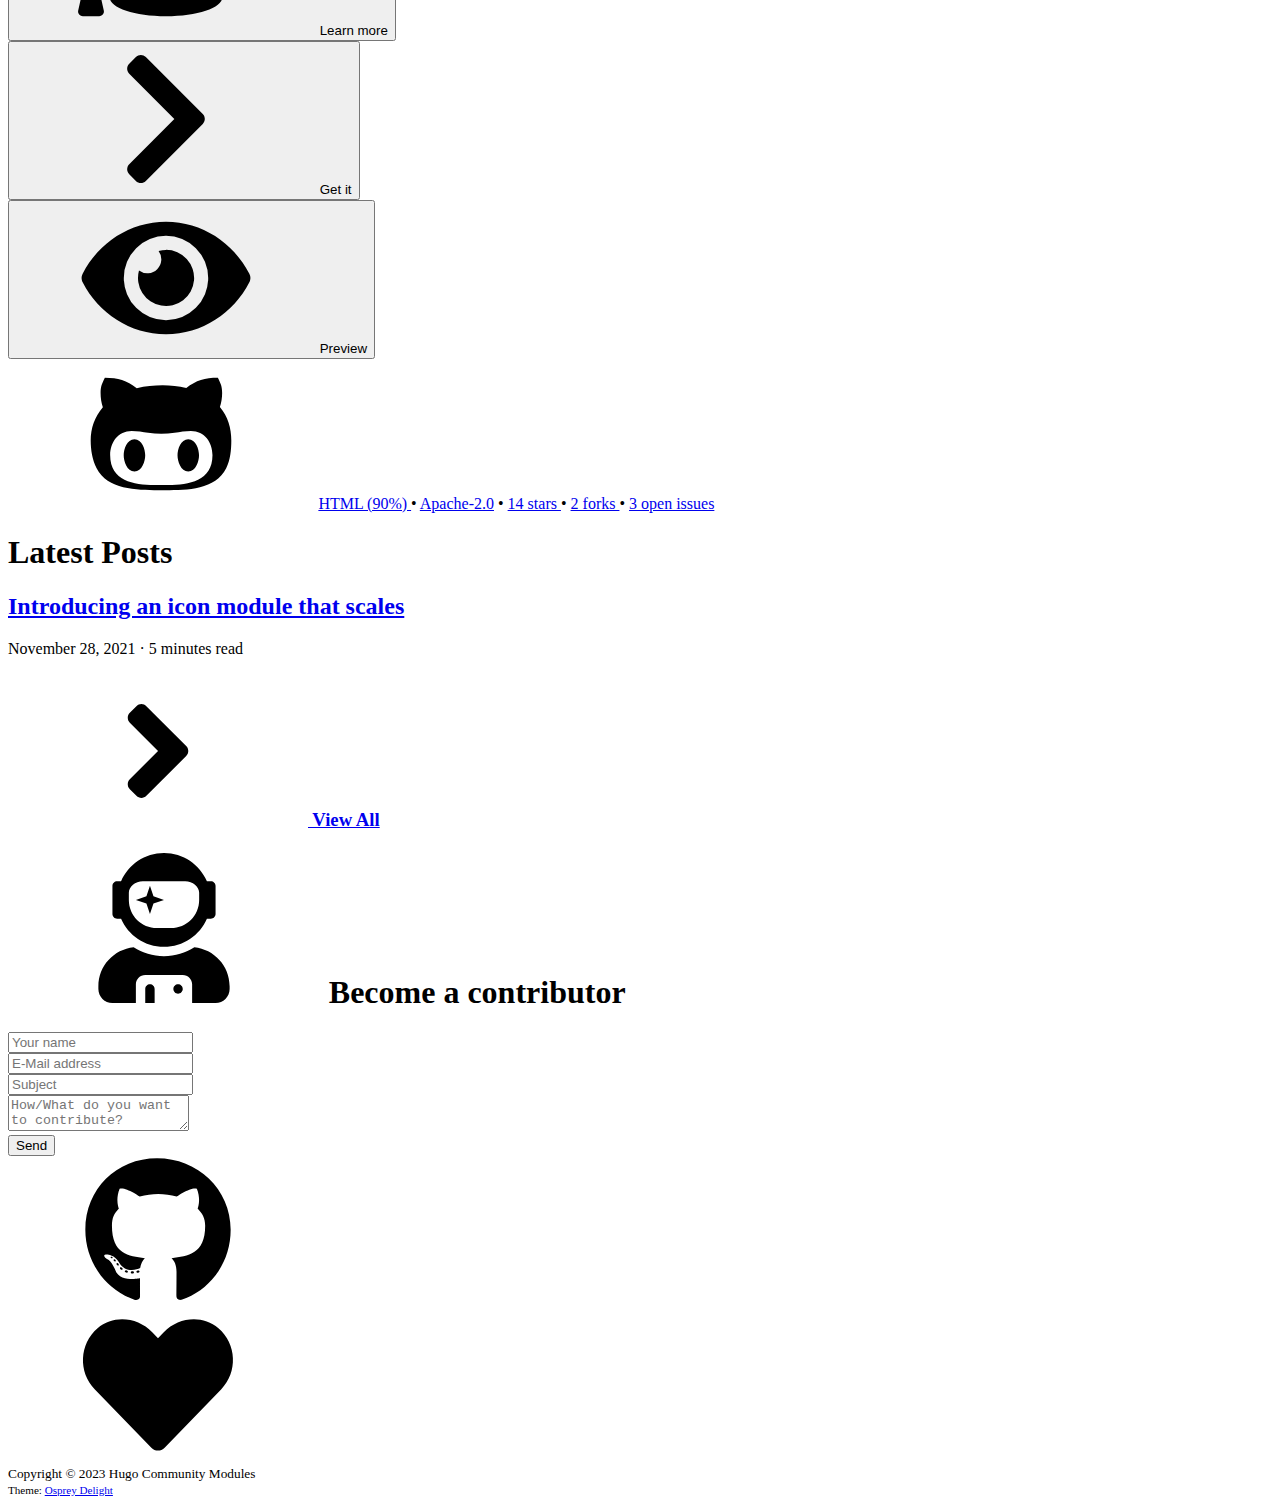
==== commit bac33276: "fix" ====
--- a/index.html
+++ b/index.html
@@ -4,14 +4,14 @@
 
 <head>
 	<meta name="generator" content="Hugo 0.110.0">
-  <title>aya.sh</title>
-
-  <meta name="title" content="aya.sh">
+  <title>Hugo Community Modules</title>
+
+  <meta name="title" content="Hugo Community Modules">
 
   <meta charset="utf-8">
   <meta name="viewport" content="width=device-width, initial-scale=1.0">
   <meta name="referrer" content="strict-origin-when-cross-origin">
-  <base href="https://aya.sh">
+  <base href="https://hugo-mods.github.io">
 
   <meta name="description" content="hugo-mods: Powerful community modules for Hugo, a static site generator.">
 
@@ -20,26 +20,26 @@
   
   
 
-  <meta property="og:title" content="aya.sh">
+  <meta property="og:title" content="Hugo Community Modules">
   <meta property="og:type" content="website">
-  <meta property="og:url" content="https://aya.sh/">
-  
-        
-        <meta property="og:image" content="https://aya.sh/opengraph.jpg">
+  <meta property="og:url" content="https://hugo-mods.github.io/">
+  
+        
+        <meta property="og:image" content="https://hugo-mods.github.io/opengraph.jpg">
         <meta property="og:image:width" content="1280">
         <meta property="og:image:height" content="640">
   
-        <link rel="icon" type="image/png" href="https://aya.sh/favicon.png">
+        <link rel="icon" type="image/png" href="https://hugo-mods.github.io/favicon.png">
 
   <meta property="og:description" content="hugo-mods: Powerful community modules for Hugo, a static site generator.">
 
   
 
-  <link rel="canonical" href="https://aya.sh/">
-  
-  <link href="https://aya.sh/index.xml" rel="alternate" type="application/rss+xml" title="aya.sh">
-
-  <link rel="stylesheet" href="https://aya.sh/style.d53a6c798b734381553f86d994d83bcec37392e0c3bcaea25f25597b0bfa74fc.css">
+  <link rel="canonical" href="https://hugo-mods.github.io/">
+  
+  <link href="https://hugo-mods.github.io/index.xml" rel="alternate" type="application/rss+xml" title="Hugo Community Modules">
+
+  <link rel="stylesheet" href="https://hugo-mods.github.io/style.9b1449d6d7d90f9a1ccaf7c16687f19196e9bab252bd299dfcd2d6fe52d0937d.css">
 
   
     <script type="application/ld+json">
@@ -60,12 +60,12 @@
 
 
 
-{"@context":"http://www.schema.org","@id":"https://aya.sh","@type":"Person","address":null,"affiliation":[],"alternateName":"hugo-mods","description":"hugo-mods: Powerful community modules for Hugo, a static site generator.","email":null,"image":"https://avatars.githubusercontent.com/u/84660689?v=4","name":"kdevo","sameAs":["https://aya.sh","https://aya.sh"],"url":"https://aya.sh"}
+{"@context":"http://www.schema.org","@id":"https://hugo-mods.github.io","@type":"Person","address":null,"affiliation":[],"alternateName":"hugo-mods","description":"hugo-mods: Powerful community modules for Hugo, a static site generator.","email":null,"image":"https://avatars.githubusercontent.com/u/84660689?v=4","name":"kdevo","sameAs":["https://github.com/hugo-mods/","https://github.com/sponsors/kdevo"],"url":"https://hugo-mods.github.io"}
     </script>
     
     
 
-  <script src="https://aya.sh/lazyimg/lazysizes/lazysizes.min.js" async></script>
+  <script src="https://hugo-mods.github.io/lazyimg/lazysizes/lazysizes.min.js" async></script>
 
 
   
@@ -141,11 +141,11 @@
 
 
 <picture>
-  <source type="image/webp" height="600" width="600" data-sizes="auto" data-srcset="https://aya.sh/logo-220x.webp 220w,
-https://aya.sh/logo-320x.webp 320w,
-https://aya.sh/logo-420x.webp 420w,
-https://aya.sh/logo-520x.webp 520w,
-https://aya.sh/logo-600x.webp 600w">
+  <source type="image/webp" height="600" width="600" data-sizes="auto" data-srcset="https://hugo-mods.github.io/logo-220x.webp 220w,
+https://hugo-mods.github.io/logo-320x.webp 320w,
+https://hugo-mods.github.io/logo-420x.webp 420w,
+https://hugo-mods.github.io/logo-520x.webp 520w,
+https://hugo-mods.github.io/logo-600x.webp 600w">
     
 
 
@@ -154,23 +154,23 @@
 
 
 
-<img src="https://aya.sh/logo-600x.png"
-class="home-logo" loading="lazy" height="600" width="600" srcset="https://aya.sh/logo-220x.png 220w,
-https://aya.sh/logo-320x.png 320w,
-https://aya.sh/logo-420x.png 420w,
-https://aya.sh/logo-520x.png 520w,
-https://aya.sh/logo-600x.png 600w" alt="aya.sh">
-    </noscript><img data-src="https://aya.sh/logo-600x.png" class="home-logo lazyload" height="600" width="600" data-sizes="auto" data-srcset="https://aya.sh/logo-220x.png 220w,
-https://aya.sh/logo-320x.png 320w,
-https://aya.sh/logo-420x.png 420w,
-https://aya.sh/logo-520x.png 520w,
-https://aya.sh/logo-600x.png 600w" alt="aya.sh">
+<img src="https://hugo-mods.github.io/logo-600x.png"
+class="home-logo" loading="lazy" height="600" width="600" srcset="https://hugo-mods.github.io/logo-220x.png 220w,
+https://hugo-mods.github.io/logo-320x.png 320w,
+https://hugo-mods.github.io/logo-420x.png 420w,
+https://hugo-mods.github.io/logo-520x.png 520w,
+https://hugo-mods.github.io/logo-600x.png 600w" alt="Hugo Community Modules">
+    </noscript><img data-src="https://hugo-mods.github.io/logo-600x.png" class="home-logo lazyload" height="600" width="600" data-sizes="auto" data-srcset="https://hugo-mods.github.io/logo-220x.png 220w,
+https://hugo-mods.github.io/logo-320x.png 320w,
+https://hugo-mods.github.io/logo-420x.png 420w,
+https://hugo-mods.github.io/logo-520x.png 520w,
+https://hugo-mods.github.io/logo-600x.png 600w" alt="Hugo Community Modules">
 </picture>
 
 
 
 
-          <h2 id="ayash-init---startupcursor">aya.sh init &ndash;startup<span class="cursor">|</span></h2>
+          <h2 id="hugo-mod-get--ucursor">hugo mod get -u<span class="cursor">|</span></h2>
 
           <noscript>
           <h2><svg class="icon"><use xlink:href="#icon-warning"/></svg></h2>
@@ -209,13 +209,13 @@
 
 
 <picture>
-  <source type="image/webp" height="96" width="96" data-sizes="auto" data-srcset="https://aya.sh/logo-66x.webp 66w,
-https://aya.sh/logo-96x.webp 96w">
-    
-
-
-<img data-src="https://aya.sh/logo-96x.png" class=" lazyload" height="96" width="96" data-sizes="auto" data-srcset="https://aya.sh/logo-66x.png 66w,
-https://aya.sh/logo-96x.png 96w" alt="Home">
+  <source type="image/webp" height="96" width="96" data-sizes="auto" data-srcset="https://hugo-mods.github.io/logo-66x.webp 66w,
+https://hugo-mods.github.io/logo-96x.webp 96w">
+    
+
+
+<img data-src="https://hugo-mods.github.io/logo-96x.png" class=" lazyload" height="96" width="96" data-sizes="auto" data-srcset="https://hugo-mods.github.io/logo-66x.png 66w,
+https://hugo-mods.github.io/logo-96x.png 96w" alt="Home">
 </picture>
 
 
@@ -225,6 +225,14 @@
     
       <div class="col-xs-3 col-sm-2 nav-item">
         <h3><a href="/#about">About</a></h3>
+      </div>
+    
+      <div class="col-xs-3 col-sm-2 nav-item">
+        <h3><a href="/#mods">Mods</a></h3>
+      </div>
+    
+      <div class="col-xs-3 col-sm-2 nav-item">
+        <h3><a href="/#blog">Blog</a></h3>
       </div>
     
       <div class="col-xs-3 col-sm-2 nav-item">
@@ -244,6 +252,10 @@
       
         <div class="col-xs-12"><h1><a href="/#about">About</a></h1></div>
       
+        <div class="col-xs-12"><h1><a href="/#mods">Mods</a></h1></div>
+      
+        <div class="col-xs-12"><h1><a href="/#blog">Blog</a></h1></div>
+      
         <div class="col-xs-12"><h1><a href="/#join">Join</a></h1></div>
       
     </div>
@@ -260,56 +272,490 @@
             <div class="container middle-xs">
   <div class="row center-xs">
     <div class="col-xs-12">
-      <h1>aya.sh consulting and incubator</h1>
+      <h1>Hugo Community Modules</h1>
     </div>
   </div>
   <div class="row center-xs">
     <div class="col-xs-12 middle-xs">
-      <p>Welcome to Hungary&rsquo;s premier incubation hub — where innovation meets creativity! 🚀</p>
+      <p>Welcome! This page is all about user-friendly modules for <a href="https://gohugo.io/">Hugo</a>, a fast static site generator.
+The <a href="https://github.com/hugo-mods/">hugo-mods organization</a> is where all the repos are!</p>
+<p>Below you can find all currently available modules which you can easily use to power up your site or theme.
+Fun fact: The entire page makes use of the modules itself, showing you how they look fully integrated!</p>
 <div id="termynal-about" data-termynal>
     <div class="term-content">
     
     
         
             
-            <span data-ty="input" data-ty-delay="">🌟 Discover the first-of-its-kind incubation hub in Hungary,</span>
-            
-        
-            
-            <span data-ty="" data-ty-delay="500">inspired by the pioneering spirit of Silicon Valley.</span>
-            
-        
-            
-            <span data-ty="input" data-ty-delay="">💡 Ignite your ideas with our vibrant community,</span>
-            
-        
-            
-            <span data-ty="" data-ty-delay="500">fueling a new generation of game-changers.</span>
-            
-        
-            
-            <span data-ty="input" data-ty-delay="">💪 Embrace the &#34;can do&#34; attitude that drives the success</span>
-            
-        
-            
-            <span data-ty="" data-ty-delay="">of the world&#39;s most groundbreaking software solutions.</span>
-            
-        
-            
-            <span data-ty="input" data-ty-delay="">🌍 Join us in putting Hungary on the map as a leading player</span>
-            
-        
-            
-            <span data-ty="" data-ty-delay="500">in the global software landscape, rivaling the best of Silicon Valley.</span>
+            <span data-ty="input" data-ty-delay="500">hugo mod init github.com/username/your-repo</span>
+            
+        
+            
+            <span data-ty="" data-ty-delay="">go: creating new go.mod: module github.com/username/your-repo</span>
+            
+        
+            
+            <span data-ty="input" data-ty-delay="">$EDITOR config.yaml</span>
+            
+        
+            
+            <span data-ty="" data-ty-delay="">[[module.imports]]</span>
+            
+        
+            
+            <span data-ty="" data-ty-delay="">path = &#34;github.com/hugo-mods/icons&#34;</span>
+            
+        
+            
+            <span data-ty="input" data-ty-delay="500">hugo mod get -u</span>
+            
+        
+            
+            <span data-ty="" data-ty-delay="">hugo: downloading modules …</span>
+            
+        
+            
+            <span data-ty="" data-ty-delay="0">✓ hugo: collected modules in 3372 ms</span>
             
         
     
     
     </div>
 </div>
-<p>If you want to join us, leave a message below!</p>
-
-    </div>
+<p>Made with 
+
+<svg class="icon" id="heart"><svg xmlns="http://www.w3.org/2000/svg" viewBox="0 0 512 512"><!-- Font Awesome Free 5.15.3 by @fontawesome - https://fontawesome.com License - https://fontawesome.com/license/free (Icons: CC BY 4.0, Fonts: SIL OFL 1.1, Code: MIT License) --><path d="M462.3 62.6C407.5 15.9 326 24.3 275.7 76.2L256 96.5l-19.7-20.3C186.1 24.3 104.5 15.9 49.7 62.6c-62.8 53.6-66.1 149.8-9.9 207.9l193.5 199.8c12.5 12.9 32.8 12.9 45.3 0l193.5-199.8c56.3-58.1 53-154.3-9.8-207.9z"/></svg></svg> by <a href="https://kdevo.github.io/">kdevo</a>.</p>
+
+    </div>
+  </div>
+</div>
+
+            </section>
+          
+          
+            <section class="gallery" id="mods">
+            
+            
+            
+    <div class="row">
+  
+  
+
+  
+    
+    
+      
+      <div class="gallery-item col-xs-12 col-md-6" onclick >
+        
+
+
+<div class="gallery-img-container">
+
+
+
+
+    
+    
+    
+
+
+
+    
+
+
+
+
+
+    
+    
+    
+    
+    
+    
+
+
+
+
+<picture>
+  <source type="image/webp"
+            srcset="[data-uri]&#43;kHTuwBRtorRXnRP1/R4gIRW7bNvIpu/UzkrcYS2C1x97CiOcWIERZqwjEYKw1AwDV1lqraaTk6ybtS3JdeNlfFtTZ4eAB3IIuwn1AffrrI&#43;pzAgBWUDgg/gAAAHAFAJ0BKhAAEAAAGBInsAJ0XoBdQG&#43;AeUR7BX62ftH7MlGg/CU5QX&#43;ab4B&#43;sx6EV0SMAAAA/sP4znlj8x9vsylhn2hF4S6eK&#43;L3Sd/QijyMy/zPnB1g91R&#43;Ll8ci5OCZJcw3ArV3Lg02/SrKljknEBE8Te/TtzJM7GvVL1aq/Dj&#43;5Zb73K23zmtLcto/rYp8&#43;3tSvPf9un8&#43;unT9Mwyxsp8Hbxgn3/kz/xh1f7f9FxzbnFUH//W3wPf45/eGwf5CSGS/pr/wz73DYwSYUev//Ku2K6Sm/DHQ20f/fNkfqH11WW8&#43;zKW6Q5YJ5cX/lHZFMCpTZ03/r1PLuRIpQAA" height="600" width="600" data-sizes="auto" data-srcset="https://hugo-mods.github.io/lazyimg-420x.webp 420w,
+https://hugo-mods.github.io/lazyimg-600x.webp 600w">
+    
+
+
+<noscript>
+        
+
+
+
+<img src="https://hugo-mods.github.io/lazyimg-600x.png"
+class="" loading="lazy" height="600" width="600" srcset="https://hugo-mods.github.io/lazyimg-420x.png 420w,
+https://hugo-mods.github.io/lazyimg-600x.png 600w" alt="hugo-mods/lazyimg">
+    </noscript><img
+        src="[data-uri]&#43;9X1x9eIlDVZiQihRMHVm6yFyouwDTQCr5ICb6yLKIL&#43;ggL/CG&#43;iq35IUnQXkhRsBFKauhfuamup6zI6OrPzvidGiHB39Lk8PHzmPGeeN4BD1Bz/AXfrZYdGQN64nLK&#43;tPv6NL/h2E0T61YxxJXxh6Fw5wPpmiHt&#43;PfDvlUu3mDcHiokE/05qyuxsnOsK51kZl8vlQ7mpxUW52RDIc8vDIN6t22J7JY7HYnQwJULofXWjoNLl93A2QOam8RwNIpu3QA0IQAKdkPj4ZPnMF7qD6RvJaBBIUwFEBi/GqiNTIyyAwFmyKIHgSCm0dUUTQ4NLC8cADCELuAkNKh2AlP49aOeb5EbsVUZhSIBMOAtAaVi2ZzzFMA09qeYBfCelkYu9a24Lc8rYTZ4REEuNtz/8ck5D1tVwOIqMBOybgvYA/7TbwCDgQCK2OYaLMsYDLIgoUNnC3ViHSIg92MFsYvcdhO8VKVXp7WRbt3kmgQzeU2hjdbBnnx9/GqeG6EkUKHtogoFrMkTyKwWX83O7R6MkBuJo8B12FOVUNAQHn3Wxg7egDnmAbw/LSWgB3mxuob6xx5nFo7sAbOLpc90jyWeeKE9SNGGVBL3RZDHz/SJo3uQTml498GayG/y9aZavTdsaLBtnonU0kTstCi1&#43;8urbWNnOtl1MWsl&#43;n/u3BksJHnTv8q&#43;rzHQPA9RuzlVbe5NZraC/HElMvXf3agvoOwGf2Wc/Yp6&#43;22HYgU9ci2VmTnl6/sTAAD//yqW9q7emNkLAAAAAElFTkSuQmCC"
+    data-src="https://hugo-mods.github.io/lazyimg-600x.png" 
+    class="blur-up lazyload" 
+ height="600" width="600" data-sizes="auto" data-srcset="https://hugo-mods.github.io/lazyimg-420x.png 420w,
+https://hugo-mods.github.io/lazyimg-600x.png 600w" alt="hugo-mods/lazyimg">
+</picture>
+
+
+</div>
+<div class="row center-xs middle-xs overlay" >
+    
+<a href="#lazyimg" class="gallery-modal-link" id="lazyimg"></a>
+    <div class="col-xs">
+
+    <h2>lazyimg</h2>
+    
+    <h3>Lazy-image loading with superpowers.</h3>
+
+    </div>
+</div>
+      </div>
+    
+      
+      <div class="gallery-item col-xs-12 col-md-6" onclick >
+        
+
+
+<div class="gallery-img-container">
+
+
+
+
+    
+    
+    
+
+
+
+    
+
+
+
+
+
+    
+    
+    
+    
+    
+    
+
+
+
+
+<picture>
+  <source type="image/webp"
+            srcset="[data-uri]&#43;REBGK3LZt5FN262dUpRirYM33NcPI95EgRHuvCcTivHcLADXee29ophfHqXwhdR6i59aDshwHD&#43;AWdBHuA&#43;rTXx9RnysAVlA4INoAAADQBQCdASoQABAAABgSJ7ACdLoB&#43;AEsA/gHMAbbB/Zt&#43;g0pz2AP159IC5AHM45gHwHCSwkmn4AAAP7/SWJ6dSuMeNNnRtJAr3fl&#43;ozxHTM9sfghpp4603oPSDZ4ENj&#43;&#43;P18tbDuvl49ess&#43;ffAuReG4r7OIV9EKObQEigx&#43;V6tEJnwa0ox9o9sf/HBVObSaaAPftAYY5al7Qu&#43;pA&#43;VbfTo7e3fEifbL/8m209wlJPV&#43;UYcagBfLP9s0N/EuftyEDGGx6d&#43;1FbRj7alUuU9/V83/v4dqeHZxrpIkAA==" height="600" width="600" data-sizes="auto" data-srcset="https://hugo-mods.github.io/icons-420x.webp 420w,
+https://hugo-mods.github.io/icons-600x.webp 600w">
+    
+
+
+<noscript>
+        
+
+
+
+<img src="https://hugo-mods.github.io/icons-600x.png"
+class="" loading="lazy" height="600" width="600" srcset="https://hugo-mods.github.io/icons-420x.png 420w,
+https://hugo-mods.github.io/icons-600x.png 600w" alt="hugo-mods/icons">
+    </noscript><img
+        src="[data-uri]&#43;ysYXYXfXBwjLzePN58x2Ov&#43;jU6UU4zZ1pAgrmtta39zZjfbEBhJ9DIDv2AfXvUmhj6&#43;A2YV7bqB8RL40LGJ&#43;Yg5A7C4TLsqamfOAPLYyeKccSsEhiYhKB8tNG&#43;o&#43;YwaQBF11Kxn1/d1UTp3WSIkKg/U9wArXEVGJGEAYhCBjYjFD2UrgXqbs2/PSPhTn1MJswyVcWdIYRBU0BbTg0zJawmtdeyAf1fn94iQLAPIDzYeB9frP0AV8zQkvAEASKghIOIWimCG8FQA2AAfAOwJuQYBbAMwAjPSRCkJodg5YGhBFQTnondRsdNDf3&#43;g//BuBGzBgNjDKw0gkwm/f&#43;f183AWKeAj9CunVcoWrqpc/V6vUk1ziUFDZR8MFBtMGUHlkt0Vx/hVoYEAB4ffThsfM8K9vII0DmsGvBtTq9Yfna2mpx686aztWjHH26dyGFQTe/7LlF6SUvmSH3okkNFeTAQH45f&#43;VJdIwnF5J2Fg5Ppzuq/ZJpUdLcYFj4tYkBsbjRZN/b&#43;2//CdCTixQsp1hx3cutkeHCT8fNVYCzsd7IUw7ljc2DULatTLfAKP/oCrNSmRqVG40v/69wrEHvKtqdxjQIR5oH67v772N9vwIAAP//sqLBNkIdyVcAAAAASUVORK5CYII="
+    data-src="https://hugo-mods.github.io/icons-600x.png" 
+    class="blur-up lazyload" 
+ height="600" width="600" data-sizes="auto" data-srcset="https://hugo-mods.github.io/icons-420x.png 420w,
+https://hugo-mods.github.io/icons-600x.png 600w" alt="hugo-mods/icons">
+</picture>
+
+
+</div>
+<div class="row center-xs middle-xs overlay" >
+    
+<a href="#icons" class="gallery-modal-link" id="icons"></a>
+    <div class="col-xs">
+
+    <h2>Icons</h2>
+    
+    <h3>Icons that scale.</h3>
+
+    </div>
+</div>
+      </div>
+    
+  
+</div>
+
+    
+
+  
+
+  
+  
+
+  <div id="modal-lazyimg" class="modal">
+
+    
+    <div class="modal-box">
+      <div class="close"><svg class="icon"><use xlink:href="#icon-close"/></svg></div>
+      <div class="modal-container">
+        <div class="modal-header">
+          <div class="modal-header-img-container" >
+            
+
+
+
+
+    
+    
+    
+
+
+
+    
+
+
+
+
+
+    
+    
+    
+    
+    
+    
+
+
+
+
+<picture>
+  <source type="image/webp"
+            srcset="[data-uri]&#43;kHTuwBRtorRXnRP1/R4gIRW7bNvIpu/UzkrcYS2C1x97CiOcWIERZqwjEYKw1AwDV1lqraaTk6ybtS3JdeNlfFtTZ4eAB3IIuwn1AffrrI&#43;pzAgBWUDgg/gAAAHAFAJ0BKhAAEAAAGBInsAJ0XoBdQG&#43;AeUR7BX62ftH7MlGg/CU5QX&#43;ab4B&#43;sx6EV0SMAAAA/sP4znlj8x9vsylhn2hF4S6eK&#43;L3Sd/QijyMy/zPnB1g91R&#43;Ll8ci5OCZJcw3ArV3Lg02/SrKljknEBE8Te/TtzJM7GvVL1aq/Dj&#43;5Zb73K23zmtLcto/rYp8&#43;3tSvPf9un8&#43;unT9Mwyxsp8Hbxgn3/kz/xh1f7f9FxzbnFUH//W3wPf45/eGwf5CSGS/pr/wz73DYwSYUev//Ku2K6Sm/DHQ20f/fNkfqH11WW8&#43;zKW6Q5YJ5cX/lHZFMCpTZ03/r1PLuRIpQAA" height="600" width="600" data-sizes="auto" data-srcset="https://hugo-mods.github.io/lazyimg-420x.webp 420w,
+https://hugo-mods.github.io/lazyimg-600x.webp 600w">
+    
+
+
+<noscript>
+        
+
+
+
+<img src="https://hugo-mods.github.io/lazyimg-600x.png"
+class="" loading="lazy" height="600" width="600" srcset="https://hugo-mods.github.io/lazyimg-420x.png 420w,
+https://hugo-mods.github.io/lazyimg-600x.png 600w" alt="hugo-mods/lazyimg">
+    </noscript><img
+        src="[data-uri]&#43;9X1x9eIlDVZiQihRMHVm6yFyouwDTQCr5ICb6yLKIL&#43;ggL/CG&#43;iq35IUnQXkhRsBFKauhfuamup6zI6OrPzvidGiHB39Lk8PHzmPGeeN4BD1Bz/AXfrZYdGQN64nLK&#43;tPv6NL/h2E0T61YxxJXxh6Fw5wPpmiHt&#43;PfDvlUu3mDcHiokE/05qyuxsnOsK51kZl8vlQ7mpxUW52RDIc8vDIN6t22J7JY7HYnQwJULofXWjoNLl93A2QOam8RwNIpu3QA0IQAKdkPj4ZPnMF7qD6RvJaBBIUwFEBi/GqiNTIyyAwFmyKIHgSCm0dUUTQ4NLC8cADCELuAkNKh2AlP49aOeb5EbsVUZhSIBMOAtAaVi2ZzzFMA09qeYBfCelkYu9a24Lc8rYTZ4REEuNtz/8ck5D1tVwOIqMBOybgvYA/7TbwCDgQCK2OYaLMsYDLIgoUNnC3ViHSIg92MFsYvcdhO8VKVXp7WRbt3kmgQzeU2hjdbBnnx9/GqeG6EkUKHtogoFrMkTyKwWX83O7R6MkBuJo8B12FOVUNAQHn3Wxg7egDnmAbw/LSWgB3mxuob6xx5nFo7sAbOLpc90jyWeeKE9SNGGVBL3RZDHz/SJo3uQTml498GayG/y9aZavTdsaLBtnonU0kTstCi1&#43;8urbWNnOtl1MWsl&#43;n/u3BksJHnTv8q&#43;rzHQPA9RuzlVbe5NZraC/HElMvXf3agvoOwGf2Wc/Yp6&#43;22HYgU9ci2VmTnl6/sTAAD//yqW9q7emNkLAAAAAElFTkSuQmCC"
+    data-src="https://hugo-mods.github.io/lazyimg-600x.png" 
+    class="blur-up lazyload" 
+ height="600" width="600" data-sizes="auto" data-srcset="https://hugo-mods.github.io/lazyimg-420x.png 420w,
+https://hugo-mods.github.io/lazyimg-600x.png 600w" alt="hugo-mods/lazyimg">
+</picture>
+
+
+
+          </div>
+        </div>
+
+        <div class="modal-content">
+          <h2>lazyimg</h2>
+
+          
+          <article class="entry-content">
+            <p>Lazy image loading with superpowers</p>
+          </article>
+
+          
+          <div class="row center-xs">
+            
+            
+            
+            <div class="col-xs">
+                <a href="https://github.com/hugo-mods/lazyimg" >
+                  <button type="submit"><svg class="icon"><use xlink:href="#icon-get"/></svg> Get it</button>
+                </a>
+              </div>
+            <div class="col-xs">
+                <a href="https://hugo-mods-lazyimg.netlify.app/" >
+                  <button type="submit"><svg class="icon"><use xlink:href="#icon-example"/></svg> Preview</button>
+                </a>
+              </div>
+            
+            
+          </div>
+          
+          
+            
+            
+            
+            
+            
+            
+              <div class="row center-xs"><div class="repo-info">
+              <a href="https://github.com/hugo-mods/lazyimg/pulse"><svg class="icon" style="margin-right: 0.2em; margin-left: 0.2em"><use xlink:href="#icon-github-octocat"/></svg></a> 
+              <a href="https://api.github.com/repos/hugo-mods/lazyimg/languages">HTML (97%) </a>
+              
+               &bull; <a href="https://github.com/hugo-mods/lazyimg/stargazers"> 14 stars </a>
+               &bull; <a href="https://github.com/hugo-mods/lazyimg/network/members"> 4 forks </a>
+              &bull; <a href="https://github.com/hugo-mods/lazyimg/issues">4 open issues</a>
+          </div></div>
+        </div>
+
+        
+      </div>
+    </div>
+  </div>
+
+
+  
+
+  
+  
+
+  <div id="modal-icons" class="modal">
+
+    
+    <div class="modal-box">
+      <div class="close"><svg class="icon"><use xlink:href="#icon-close"/></svg></div>
+      <div class="modal-container">
+        <div class="modal-header">
+          <div class="modal-header-img-container" >
+            
+
+
+
+
+    
+    
+    
+
+
+
+    
+
+
+
+
+
+    
+    
+    
+    
+    
+    
+
+
+
+
+<picture>
+  <source type="image/webp"
+            srcset="[data-uri]&#43;REBGK3LZt5FN262dUpRirYM33NcPI95EgRHuvCcTivHcLADXee29ophfHqXwhdR6i59aDshwHD&#43;AWdBHuA&#43;rTXx9RnysAVlA4INoAAADQBQCdASoQABAAABgSJ7ACdLoB&#43;AEsA/gHMAbbB/Zt&#43;g0pz2AP159IC5AHM45gHwHCSwkmn4AAAP7/SWJ6dSuMeNNnRtJAr3fl&#43;ozxHTM9sfghpp4603oPSDZ4ENj&#43;&#43;P18tbDuvl49ess&#43;ffAuReG4r7OIV9EKObQEigx&#43;V6tEJnwa0ox9o9sf/HBVObSaaAPftAYY5al7Qu&#43;pA&#43;VbfTo7e3fEifbL/8m209wlJPV&#43;UYcagBfLP9s0N/EuftyEDGGx6d&#43;1FbRj7alUuU9/V83/v4dqeHZxrpIkAA==" height="600" width="600" data-sizes="auto" data-srcset="https://hugo-mods.github.io/icons-420x.webp 420w,
+https://hugo-mods.github.io/icons-600x.webp 600w">
+    
+
+
+<noscript>
+        
+
+
+
+<img src="https://hugo-mods.github.io/icons-600x.png"
+class="" loading="lazy" height="600" width="600" srcset="https://hugo-mods.github.io/icons-420x.png 420w,
+https://hugo-mods.github.io/icons-600x.png 600w" alt="hugo-mods/icons">
+    </noscript><img
+        src="[data-uri]&#43;ysYXYXfXBwjLzePN58x2Ov&#43;jU6UU4zZ1pAgrmtta39zZjfbEBhJ9DIDv2AfXvUmhj6&#43;A2YV7bqB8RL40LGJ&#43;Yg5A7C4TLsqamfOAPLYyeKccSsEhiYhKB8tNG&#43;o&#43;YwaQBF11Kxn1/d1UTp3WSIkKg/U9wArXEVGJGEAYhCBjYjFD2UrgXqbs2/PSPhTn1MJswyVcWdIYRBU0BbTg0zJawmtdeyAf1fn94iQLAPIDzYeB9frP0AV8zQkvAEASKghIOIWimCG8FQA2AAfAOwJuQYBbAMwAjPSRCkJodg5YGhBFQTnondRsdNDf3&#43;g//BuBGzBgNjDKw0gkwm/f&#43;f183AWKeAj9CunVcoWrqpc/V6vUk1ziUFDZR8MFBtMGUHlkt0Vx/hVoYEAB4ffThsfM8K9vII0DmsGvBtTq9Yfna2mpx686aztWjHH26dyGFQTe/7LlF6SUvmSH3okkNFeTAQH45f&#43;VJdIwnF5J2Fg5Ppzuq/ZJpUdLcYFj4tYkBsbjRZN/b&#43;2//CdCTixQsp1hx3cutkeHCT8fNVYCzsd7IUw7ljc2DULatTLfAKP/oCrNSmRqVG40v/69wrEHvKtqdxjQIR5oH67v772N9vwIAAP//sqLBNkIdyVcAAAAASUVORK5CYII="
+    data-src="https://hugo-mods.github.io/icons-600x.png" 
+    class="blur-up lazyload" 
+ height="600" width="600" data-sizes="auto" data-srcset="https://hugo-mods.github.io/icons-420x.png 420w,
+https://hugo-mods.github.io/icons-600x.png 600w" alt="hugo-mods/icons">
+</picture>
+
+
+
+          </div>
+        </div>
+
+        <div class="modal-content">
+          <h2>Icons</h2>
+
+          
+          <article class="entry-content">
+            <p>A Hugo icon system module that scales.</p>
+          </article>
+
+          
+          <div class="row center-xs">
+            
+            
+            
+            <div class="col-xs">
+                <a href="./blog/icons/" >
+                  <button type="submit"><svg class="icon"><use xlink:href="#icon-learn"/></svg> Learn more</button>
+                </a>
+              </div>
+            <div class="col-xs">
+                <a href="https://github.com/hugo-mods/icons" >
+                  <button type="submit"><svg class="icon"><use xlink:href="#icon-get"/></svg> Get it</button>
+                </a>
+              </div>
+            <div class="col-xs">
+                <a href="https://hugo-mods-icons.netlify.app/" >
+                  <button type="submit"><svg class="icon"><use xlink:href="#icon-example"/></svg> Preview</button>
+                </a>
+              </div>
+            
+            
+          </div>
+          
+          
+            
+            
+            
+            
+            
+            
+              <div class="row center-xs"><div class="repo-info">
+              <a href="https://github.com/hugo-mods/icons/pulse"><svg class="icon" style="margin-right: 0.2em; margin-left: 0.2em"><use xlink:href="#icon-github-octocat"/></svg></a> 
+              <a href="https://api.github.com/repos/hugo-mods/icons/languages">HTML (90%) </a>
+               &bull; <a href="http://choosealicense.com/licenses/apache-2.0/">Apache-2.0</a>  
+               &bull; <a href="https://github.com/hugo-mods/icons/stargazers"> 14 stars </a>
+               &bull; <a href="https://github.com/hugo-mods/icons/network/members"> 2 forks </a>
+              &bull; <a href="https://github.com/hugo-mods/icons/issues">3 open issues</a>
+          </div></div>
+        </div>
+
+        
+      </div>
+    </div>
+  </div>
+
+
+
+            </section>
+          
+          
+            <section class="blog" id="blog">
+            
+            
+            
+<div class="container">
+  <div class="row center-xs">
+    <div class="col-xs-12"><h1>Latest Posts</h1></div>
+  </div>
+  <div class="row center-xs">
+    <div class="col-xs-12 posts-list">
+      
+        <article>
+          <h2><a href="https://hugo-mods.github.io/blog/icons/">Introducing an icon module that scales</a></h2>
+          <div class=sub-header>
+            November 28, 2021 · 5 minutes read
+          </div>
+        </article>
+      
+    </div>
+  </div>
+  <div class="row center-xs">
+    <div class="col-xs-12"><h3><a href="/blog/"><svg class="icon"><use xlink:href="#icon-view"/></svg> View All</a></h3></div>
   </div>
 </div>
 
@@ -358,11 +804,11 @@
     <footer>
   <div class="row center-xs social">
   <div class="col-xs-2">
-      <a target="_blank" rel="noopener" href="https://aya.sh">
+      <a target="_blank" rel="noopener" href="https://github.com/hugo-mods/">
         <svg class="icon"><use xlink:href="#icon-github"/></svg>
       </a>
     </div><div class="col-xs-2">
-      <a target="_blank" rel="noopener" href="https://aya.sh">
+      <a target="_blank" rel="noopener" href="https://github.com/sponsors/kdevo">
         <svg class="icon"><use xlink:href="#icon-heart"/></svg>
       </a>
     </div>
@@ -371,7 +817,7 @@
     <div class="col-xs">
       <small>
       
-        Copyright &copy; 2023 aya.sh
+        Copyright &copy; 2023 Hugo Community Modules
       
       <div class="col-xs">
           <small>Theme: <a href="https://github.com/kdevo/osprey-delight" target="_blank" rel="noopener">Osprey Delight</a></small>
@@ -396,7 +842,7 @@
   
   
   
-  <script>(()=>{var m=(s,t,e)=>new Promise((l,n)=>{var i=c=>{try{o(e.next(c))}catch(h){n(h)}},r=c=>{try{o(e.throw(c))}catch(h){n(h)}},o=c=>c.done?l(c.value):Promise.resolve(c.value).then(i,r);o((e=e.apply(s,t)).next())});document.documentElement.className="js";var a=document.querySelector.bind(document),f=document.querySelectorAll.bind(document);function d(s,t,e=!0){t?(s.style.visibility="visible",e&&s.removeAttribute("hidden")):(s.style.visibility="hidden",e&&s.setAttribute("hidden",!0)),s.classList.add(t?"show":"hide"),s.classList.remove(t?"hide":"show")}var g=class{constructor(t="#termynal",e={}){this.container=typeof t=="string"?document.querySelector(t):t,this.pfx=`data-${e.prefix||"ty"}`,this.startDelay=e.startdelay||800,this.typeDelay=e.typedelay||40,this.lineDelay=e.linedelay||1400,this.progressLength=e.progresslength||32,this.progressChar=e.progresschar||"\u2588",this.progressPercent=e.progressPercent||100,this.showPercent="showpercent"in e&&e.showpercent||!1 in e&&!0,this.onExitCommand=e.onExitCommand,this.cursor=e.cursor||"\u258B",e.noInit||this.init()}init(){this.lines=[...this.container.querySelectorAll(`[${this.pfx}]`)].concat(this.lineData);let t=getComputedStyle(this.container);this.container.style.width=t.width!=="0px"?t.width:void 0,this.container.style.minHeight=t.height!=="0px"?t.height:void 0,this.container.setAttribute("data-termynal",""),this.container.innerHTML="",this.start()}start(){return m(this,null,function*(){yield this._wait(this.startDelay);for(let t of this.lines){if(typeof t=="undefined")break;let e=t.getAttribute(this.pfx),l=t.getAttribute(`${this.pfx}-delay`)||this.lineDelay;e=="input"?(t.setAttribute(`${this.pfx}-cursor`,this.cursor),yield this.type(t),yield this._wait(l),t.textContent==="exit"&&typeof this.onExitCommand!="undefined"&&this.onExitCommand()):e=="progress"?(yield this.progress(t),yield this._wait(l)):(this.container.appendChild(t),yield this._wait(l)),t.removeAttribute(`${this.pfx}-cursor`)}})}type(t){return m(this,null,function*(){let e=[...t.textContent],l=t.getAttribute(`${this.pfx}-typeDelay`)||this.typeDelay;t.textContent="",this.container.appendChild(t);for(let n of e)yield this._wait(l),t.textContent+=n})}progress(t){return m(this,null,function*(){let e=t.getAttribute(`${this.pfx}-progressLength`)||this.progressLength,n=(t.getAttribute(`${this.pfx}-progressChar`)||this.progressChar).repeat(e),i=t.getAttribute(`${this.pfx}-progressPercent`)||this.progressPercent;t.textContent="",this.container.appendChild(t);for(let r=1;r<n.length+1;r++){yield this._wait(this.typeDelay);let o=Math.round(r/n.length*100);if(t.textContent=`${n.slice(0,r)}`,this.showPercent&&(t.textContent+=` ${o}%`),o>i)break}})}_wait(t){return new Promise(e=>setTimeout(e,t))}};(()=>{var s=500;window.addEventListener("popstate",i=>{i.state==null?(active=a("div.modal.active"),active&&t(active)):"modal"in i.state&&n(a(`#modal-${i.state.modal}`))});function t(i){history.replaceState(null,"",""),box=i.firstElementChild,box.classList.remove("scale-in-center"),box.classList.add("scale-out-center"),setTimeout(()=>i.classList.remove("active"),s)}var e={},l={};function n(i){let r=i.getAttribute("id");i.classList.add("active"),box=i.firstElementChild,box.classList.remove("scale-out-center"),box.classList.add("scale-in-center"),a(`#${r} .close`).onclick=u=>{t(i)},window.onclick=u=>{u.target===i&&t(i)},document.onkeydown=u=>{u.key==="Escape"&&t(i)};var o=r.replace("modal-",""),c=a(`#term-${o}`);if(c!==null&&typeof e[o]=="undefined"){var h=l[o];h.onExitCommand=()=>{c.classList.add("scale-out-center"),setTimeout(()=>{a(`#content-${o}`).removeAttribute("hidden"),c.setAttribute("hidden",!0)},s+10)},e[o]=new g(c,h)}}f(".gallery-modal-link").forEach(i=>{i.onclick=c=>{c.preventDefault(),id=c.target.getAttribute("href").substr(1),history.pushState({modal:id},"",`#${id}`),n(a(`#modal-${id}`))};let r=window.location.href,o=r.substring(r.lastIndexOf("/")+1);i.getAttribute("href")==o&&setTimeout(()=>{n(a(`#modal-${i.getAttribute("href").substr(1)}`))},s*2)})})();var v=!1,p=!1,y=a("nav");navToggleAndLogo=f("nav > .logo, nav > .nav-toggle");function L(s){s?(y.classList.add("nav-fixed"),navToggleAndLogo.forEach(t=>{d(t,!0,!1)})):(y.classList.remove("nav-fixed"),navToggleAndLogo.forEach(t=>{d(t,!1,!1)})),p=s}function w(){v?a(".nav-icon").classList.remove("icon-active"):a(".nav-icon").classList.add("icon-active"),v=!v}a(".nav-icon").addEventListener("click",()=>{w(),f(".nav-full, main").forEach(s=>{s.classList.toggle("active")})});f(".nav-full a").forEach(s=>{s.addEventListener("click",()=>{w(),f(".nav-full, main").forEach(t=>{t.classList.toggle("active")})})});a(".logo").addEventListener("click",()=>{a(".nav-full").classList.contains("active")&&(w(),f(".nav-full, main").forEach(s=>{s.classList.toggle("active")}))});a("body").addEventListener("click",()=>{a(".nav-full").classList.contains("active")?a("html").style.overflowY="hidden":a("html").style.overflowY="scroll"});(()=>{let s=[...f(".nav-item")],t=[...f("main > section")].reverse(),e=330;var l=-1;function n(i){s.forEach(r=>{r.classList.remove("nav-item-active")}),i<t.length&&s[i].classList.add("nav-item-active"),l=i}window.addEventListener("scroll",()=>{var i=window.scrollY||window.pageYOffset;windowHeight=window.innerHeight,navHeight=y.clientHeight,i>windowHeight-navHeight?p||requestAnimationFrame(()=>L(!0)):p&&requestAnimationFrame(()=>L(!1));let r=t.length-1-t.findIndex(o=>i>o.offsetTop-e);r!=l&&requestAnimationFrame(()=>{n(r)})})})();(()=>{var s=a("textarea[name=message2]"),t=a("textarea[name=message]");s!==null&&(d(s,!0),d(t,!1),t.removeAttribute("required"),a("#form-contact").addEventListener("submit",e=>{e.preventDefault();var l=a("input[name=email]").value,n=new XMLHttpRequest,i={name:a("input[name=name]").value,_replyto:l,email:l,_subject:a("input[name=_subject]").value,message:s.value},r=t.value;r!==""&&(i._anti_spam_honeypot=r),matter=a("select[name=matter]"),matter&&(i._matter=matter.value);var o=a("#form-sending"),c=a("#form-submit"),h=a("#form-thankyou"),u=a("#form-error");d(c,!1),d(o,!0),n.open("POST","https://usebasin.com/f/50d2f5c5a8db",!0),n.setRequestHeader("Content-Type","application/json"),n.setRequestHeader("Accept","application/json"),n.onreadystatechange=()=>{if(n.readyState===XMLHttpRequest.DONE)if(n.status===200){let b=function(){d(o,!1),d(h,!0),setTimeout(x,6e3)},x=function(){d(h,!1),d(c,!0)};var C=b,$=x;a("#form-contact").reset(),b()}else d(o,!1),d(u,!0)},n.send(JSON.stringify(i))}))})();})();
+  <script>(()=>{var m=(s,t,e)=>new Promise((l,n)=>{var i=c=>{try{o(e.next(c))}catch(h){n(h)}},r=c=>{try{o(e.throw(c))}catch(h){n(h)}},o=c=>c.done?l(c.value):Promise.resolve(c.value).then(i,r);o((e=e.apply(s,t)).next())});document.documentElement.className="js";var a=document.querySelector.bind(document),u=document.querySelectorAll.bind(document);function d(s,t,e=!0){t?(s.style.visibility="visible",e&&s.removeAttribute("hidden")):(s.style.visibility="hidden",e&&s.setAttribute("hidden",!0)),s.classList.add(t?"show":"hide"),s.classList.remove(t?"hide":"show")}var g=class{constructor(t="#termynal",e={}){this.container=typeof t=="string"?document.querySelector(t):t,this.pfx=`data-${e.prefix||"ty"}`,this.startDelay=e.startdelay||800,this.typeDelay=e.typedelay||40,this.lineDelay=e.linedelay||1400,this.progressLength=e.progresslength||32,this.progressChar=e.progresschar||"\u2588",this.progressPercent=e.progressPercent||100,this.showPercent="showpercent"in e&&e.showpercent||!1 in e&&!0,this.onExitCommand=e.onExitCommand,this.cursor=e.cursor||"\u258B",e.noInit||this.init()}init(){this.lines=[...this.container.querySelectorAll(`[${this.pfx}]`)].concat(this.lineData);let t=getComputedStyle(this.container);this.container.style.width=t.width!=="0px"?t.width:void 0,this.container.style.minHeight=t.height!=="0px"?t.height:void 0,this.container.setAttribute("data-termynal",""),this.container.innerHTML="",this.start()}start(){return m(this,null,function*(){yield this._wait(this.startDelay);for(let t of this.lines){if(typeof t=="undefined")break;let e=t.getAttribute(this.pfx),l=t.getAttribute(`${this.pfx}-delay`)||this.lineDelay;e=="input"?(t.setAttribute(`${this.pfx}-cursor`,this.cursor),yield this.type(t),yield this._wait(l),t.textContent==="exit"&&typeof this.onExitCommand!="undefined"&&this.onExitCommand()):e=="progress"?(yield this.progress(t),yield this._wait(l)):(this.container.appendChild(t),yield this._wait(l)),t.removeAttribute(`${this.pfx}-cursor`)}})}type(t){return m(this,null,function*(){let e=[...t.textContent],l=t.getAttribute(`${this.pfx}-typeDelay`)||this.typeDelay;t.textContent="",this.container.appendChild(t);for(let n of e)yield this._wait(l),t.textContent+=n})}progress(t){return m(this,null,function*(){let e=t.getAttribute(`${this.pfx}-progressLength`)||this.progressLength,n=(t.getAttribute(`${this.pfx}-progressChar`)||this.progressChar).repeat(e),i=t.getAttribute(`${this.pfx}-progressPercent`)||this.progressPercent;t.textContent="",this.container.appendChild(t);for(let r=1;r<n.length+1;r++){yield this._wait(this.typeDelay);let o=Math.round(r/n.length*100);if(t.textContent=`${n.slice(0,r)}`,this.showPercent&&(t.textContent+=` ${o}%`),o>i)break}})}_wait(t){return new Promise(e=>setTimeout(e,t))}};(()=>{var s=500;window.addEventListener("popstate",i=>{i.state==null?(active=a("div.modal.active"),active&&t(active)):"modal"in i.state&&n(a(`#modal-${i.state.modal}`))});function t(i){history.replaceState(null,"",""),box=i.firstElementChild,box.classList.remove("scale-in-center"),box.classList.add("scale-out-center"),setTimeout(()=>i.classList.remove("active"),s)}var e={},l={};function n(i){let r=i.getAttribute("id");i.classList.add("active"),box=i.firstElementChild,box.classList.remove("scale-out-center"),box.classList.add("scale-in-center"),a(`#${r} .close`).onclick=f=>{t(i)},window.onclick=f=>{f.target===i&&t(i)},document.onkeydown=f=>{f.key==="Escape"&&t(i)};var o=r.replace("modal-",""),c=a(`#term-${o}`);if(c!==null&&typeof e[o]=="undefined"){var h=l[o];h.onExitCommand=()=>{c.classList.add("scale-out-center"),setTimeout(()=>{a(`#content-${o}`).removeAttribute("hidden"),c.setAttribute("hidden",!0)},s+10)},e[o]=new g(c,h)}}u(".gallery-modal-link").forEach(i=>{i.onclick=c=>{c.preventDefault(),id=c.target.getAttribute("href").substr(1),history.pushState({modal:id},"",`#${id}`),n(a(`#modal-${id}`))};let r=window.location.href,o=r.substring(r.lastIndexOf("/")+1);i.getAttribute("href")==o&&setTimeout(()=>{n(a(`#modal-${i.getAttribute("href").substr(1)}`))},s*2)})})();var v=!1,p=!1,y=a("nav");navToggleAndLogo=u("nav > .logo, nav > .nav-toggle");function L(s){s?(y.classList.add("nav-fixed"),navToggleAndLogo.forEach(t=>{d(t,!0,!1)})):(y.classList.remove("nav-fixed"),navToggleAndLogo.forEach(t=>{d(t,!1,!1)})),p=s}function w(){v?a(".nav-icon").classList.remove("icon-active"):a(".nav-icon").classList.add("icon-active"),v=!v}a(".nav-icon").addEventListener("click",()=>{w(),u(".nav-full, main").forEach(s=>{s.classList.toggle("active")})});u(".nav-full a").forEach(s=>{s.addEventListener("click",()=>{w(),u(".nav-full, main").forEach(t=>{t.classList.toggle("active")})})});a(".logo").addEventListener("click",()=>{a(".nav-full").classList.contains("active")&&(w(),u(".nav-full, main").forEach(s=>{s.classList.toggle("active")}))});a("body").addEventListener("click",()=>{a(".nav-full").classList.contains("active")?a("html").style.overflowY="hidden":a("html").style.overflowY="scroll"});(()=>{let s=[...u(".nav-item")],t=[...u("main > section")].reverse(),e=330;var l=-1;function n(i){s.forEach(r=>{r.classList.remove("nav-item-active")}),i<t.length&&s[i].classList.add("nav-item-active"),l=i}window.addEventListener("scroll",()=>{var i=window.scrollY||window.pageYOffset;windowHeight=window.innerHeight,navHeight=y.clientHeight,i>windowHeight-navHeight?p||requestAnimationFrame(()=>L(!0)):p&&requestAnimationFrame(()=>L(!1));let r=t.length-1-t.findIndex(o=>i>o.offsetTop-e);r!=l&&requestAnimationFrame(()=>{n(r)})})})();(()=>{var s=a("textarea[name=message2]"),t=a("textarea[name=message]");s!==null&&(d(s,!0),d(t,!1),t.removeAttribute("required"),a("#form-contact").addEventListener("submit",e=>{e.preventDefault();var l=a("input[name=email]").value,n=new XMLHttpRequest,i={name:a("input[name=name]").value,_replyto:l,email:l,_subject:a("input[name=_subject]").value,message:s.value},r=t.value;r!==""&&(i._anti_spam_honeypot=r),matter=a("select[name=matter]"),matter&&(i._matter=matter.value);var o=a("#form-sending"),c=a("#form-submit"),h=a("#form-thankyou"),f=a("#form-error");d(c,!1),d(o,!0),n.open("POST","https://usebasin.com/f/bc2e65d1edb1",!0),n.setRequestHeader("Content-Type","application/json"),n.setRequestHeader("Accept","application/json"),n.onreadystatechange=()=>{if(n.readyState===XMLHttpRequest.DONE)if(n.status===200){let b=function(){d(o,!1),d(h,!0),setTimeout(x,6e3)},x=function(){d(h,!1),d(c,!0)};var C=b,$=x;a("#form-contact").reset(),b()}else d(o,!1),d(f,!0)},n.send(JSON.stringify(i))}))})();})();
 /**
  * termynal.js
  * A lightweight, modern and extensible animated terminal window, using
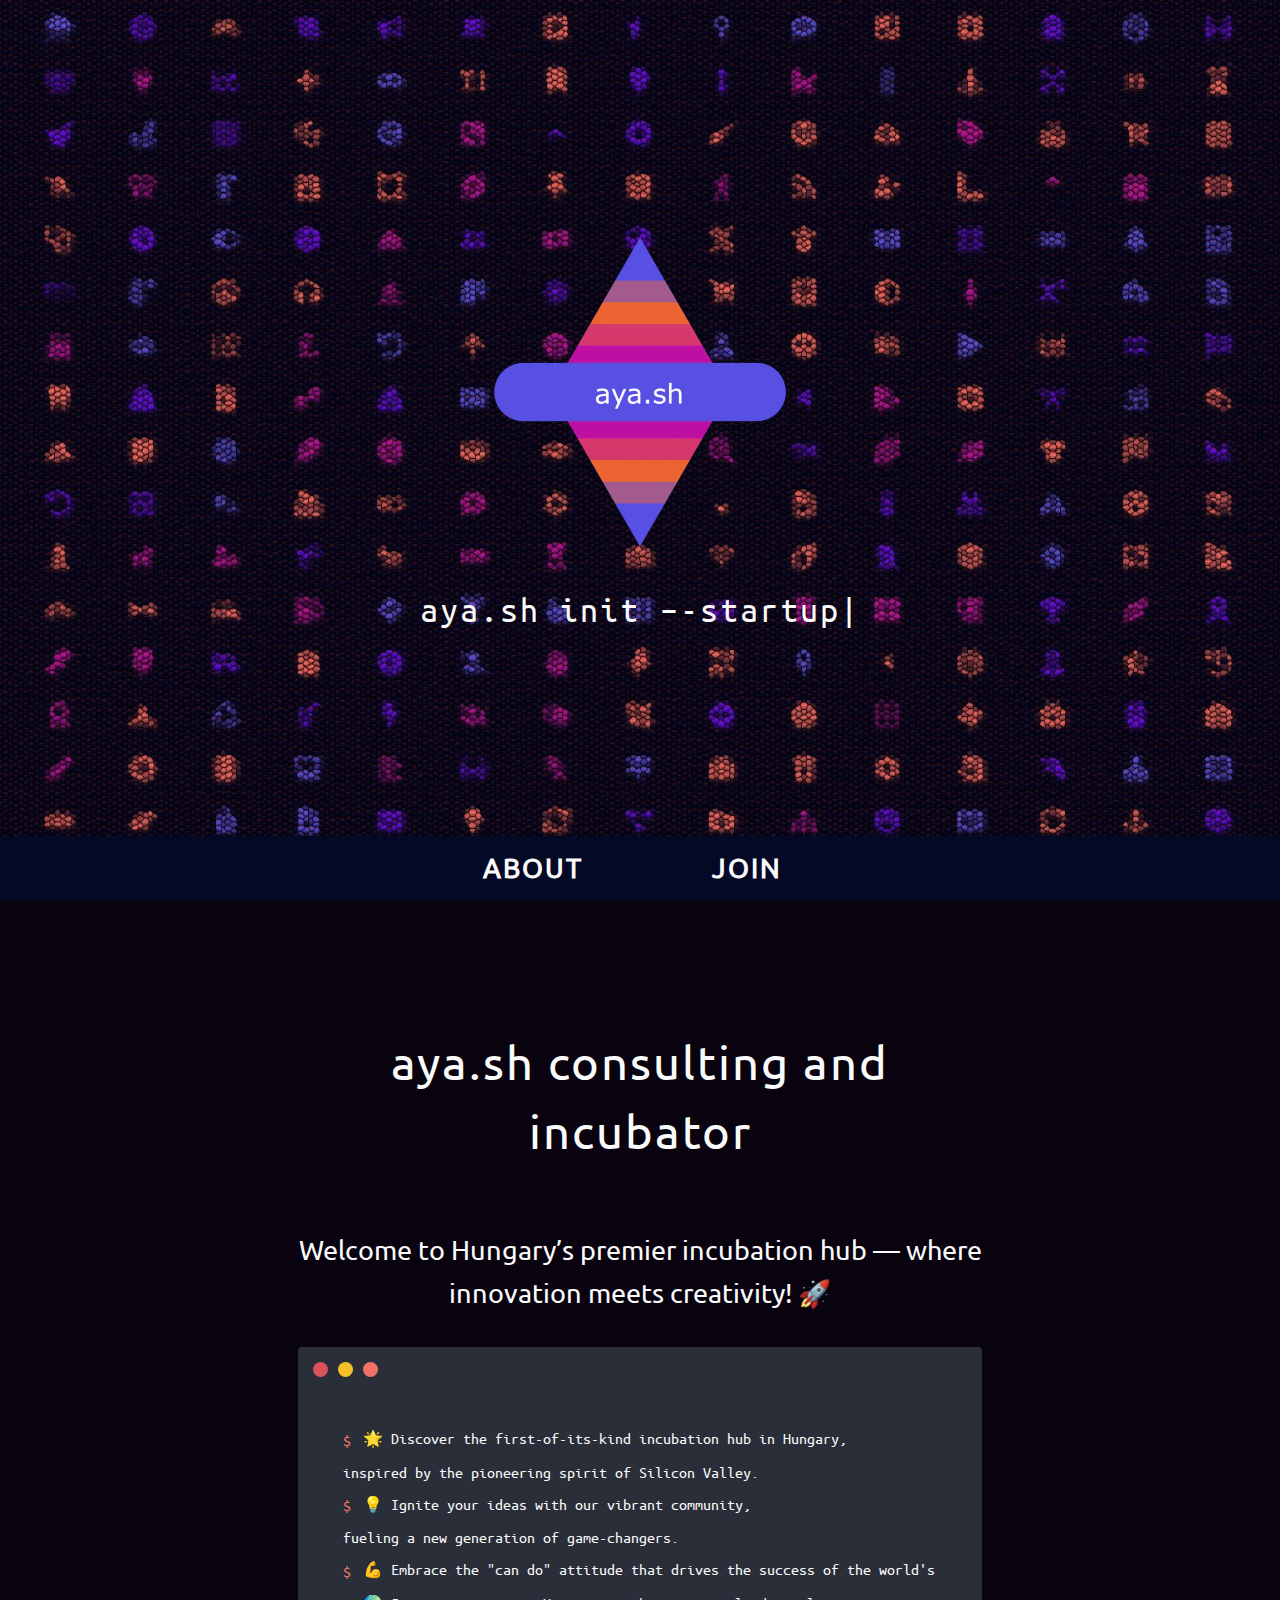
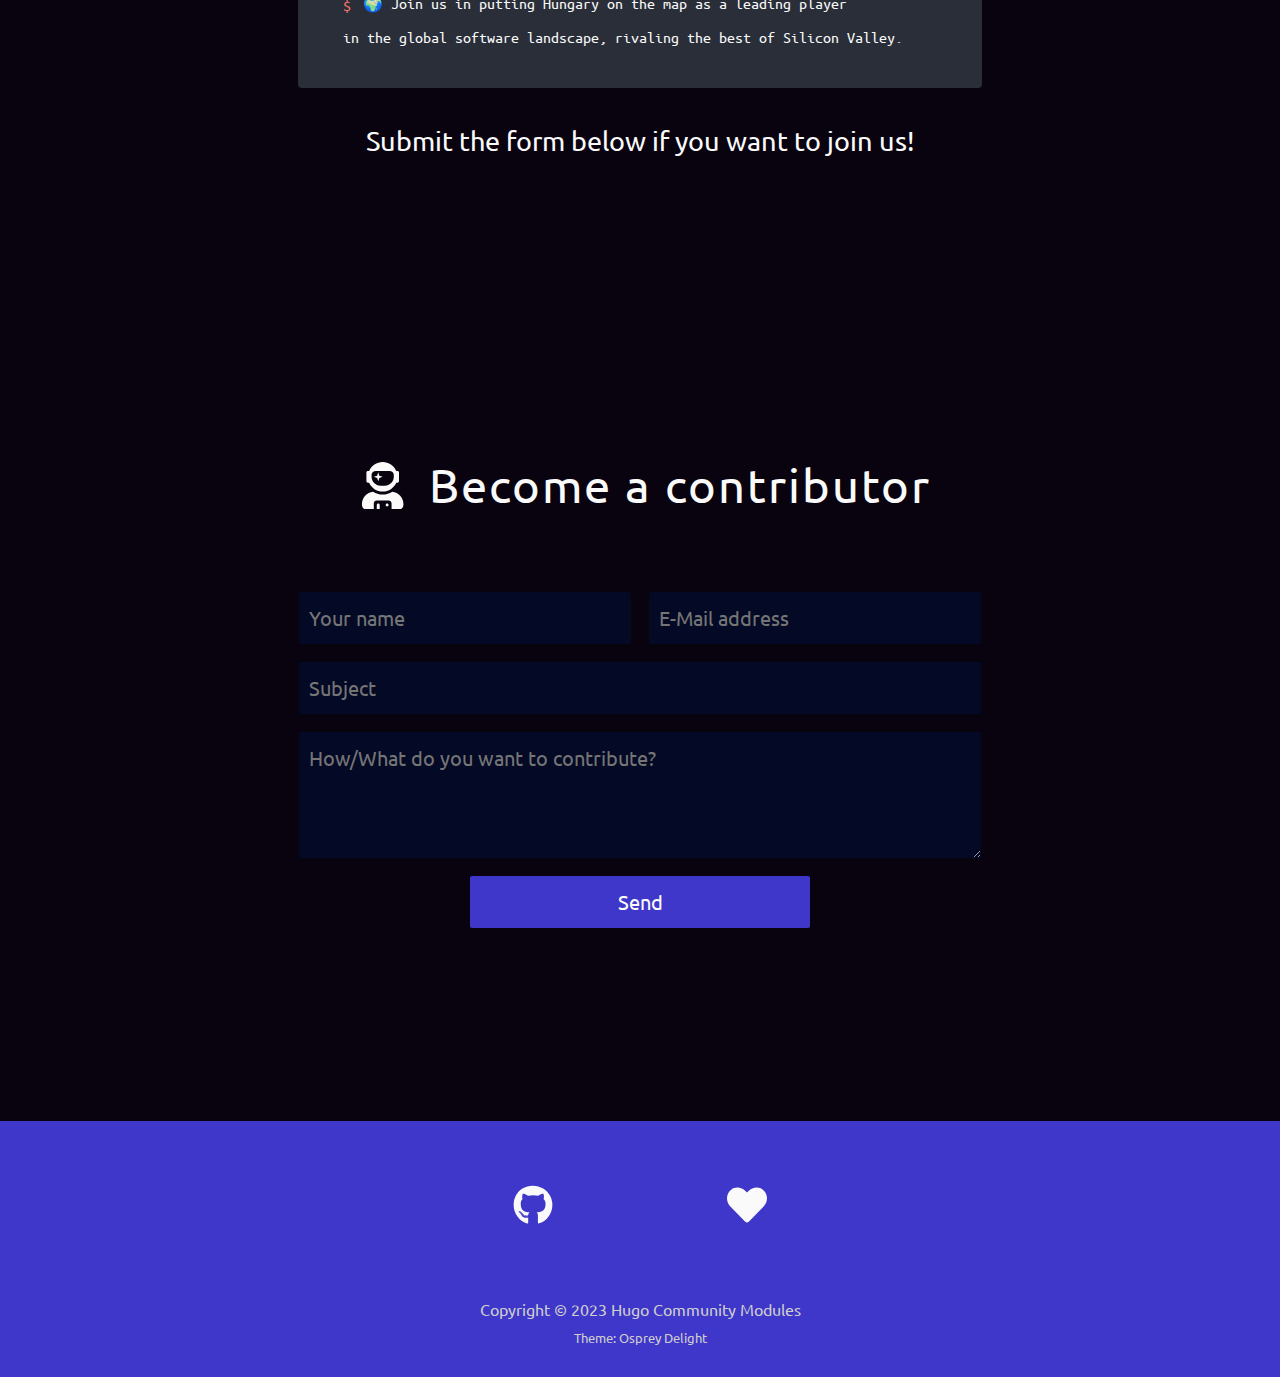
==== commit fe427700: "fix" ====
--- a/index.html
+++ b/index.html
@@ -11,7 +11,7 @@
   <meta charset="utf-8">
   <meta name="viewport" content="width=device-width, initial-scale=1.0">
   <meta name="referrer" content="strict-origin-when-cross-origin">
-  <base href="https://hugo-mods.github.io">
+  <base href="https://pocok-dev.github.io">
 
   <meta name="description" content="hugo-mods: Powerful community modules for Hugo, a static site generator.">
 
@@ -22,24 +22,24 @@
 
   <meta property="og:title" content="Hugo Community Modules">
   <meta property="og:type" content="website">
-  <meta property="og:url" content="https://hugo-mods.github.io/">
-  
-        
-        <meta property="og:image" content="https://hugo-mods.github.io/opengraph.jpg">
+  <meta property="og:url" content="https://pocok-dev.github.io/">
+  
+        
+        <meta property="og:image" content="https://pocok-dev.github.io/opengraph.jpg">
         <meta property="og:image:width" content="1280">
         <meta property="og:image:height" content="640">
   
-        <link rel="icon" type="image/png" href="https://hugo-mods.github.io/favicon.png">
+        <link rel="icon" type="image/png" href="https://pocok-dev.github.io/favicon.png">
 
   <meta property="og:description" content="hugo-mods: Powerful community modules for Hugo, a static site generator.">
 
   
 
-  <link rel="canonical" href="https://hugo-mods.github.io/">
-  
-  <link href="https://hugo-mods.github.io/index.xml" rel="alternate" type="application/rss+xml" title="Hugo Community Modules">
-
-  <link rel="stylesheet" href="https://hugo-mods.github.io/style.9b1449d6d7d90f9a1ccaf7c16687f19196e9bab252bd299dfcd2d6fe52d0937d.css">
+  <link rel="canonical" href="https://pocok-dev.github.io/">
+  
+  <link href="https://pocok-dev.github.io/index.xml" rel="alternate" type="application/rss+xml" title="Hugo Community Modules">
+
+  <link rel="stylesheet" href="https://pocok-dev.github.io/style.2026cb67d126ed827cbde523130fb59afdb77c483cfdf1be6535cf49e6733d14.css">
 
   
     <script type="application/ld+json">
@@ -60,12 +60,12 @@
 
 
 
-{"@context":"http://www.schema.org","@id":"https://hugo-mods.github.io","@type":"Person","address":null,"affiliation":[],"alternateName":"hugo-mods","description":"hugo-mods: Powerful community modules for Hugo, a static site generator.","email":null,"image":"https://avatars.githubusercontent.com/u/84660689?v=4","name":"kdevo","sameAs":["https://github.com/hugo-mods/","https://github.com/sponsors/kdevo"],"url":"https://hugo-mods.github.io"}
+{"@context":"http://www.schema.org","@id":"https://pocok-dev.github.io","@type":"Person","address":null,"affiliation":[],"alternateName":"hugo-mods","description":"hugo-mods: Powerful community modules for Hugo, a static site generator.","email":null,"image":"https://avatars.githubusercontent.com/u/84660689?v=4","name":"kdevo","sameAs":["https://aya.sh","https://aya.sh"],"url":"https://pocok-dev.github.io"}
     </script>
     
     
 
-  <script src="https://hugo-mods.github.io/lazyimg/lazysizes/lazysizes.min.js" async></script>
+  <script src="https://pocok-dev.github.io/lazyimg/lazysizes/lazysizes.min.js" async></script>
 
 
   
@@ -141,11 +141,11 @@
 
 
 <picture>
-  <source type="image/webp" height="600" width="600" data-sizes="auto" data-srcset="https://hugo-mods.github.io/logo-220x.webp 220w,
-https://hugo-mods.github.io/logo-320x.webp 320w,
-https://hugo-mods.github.io/logo-420x.webp 420w,
-https://hugo-mods.github.io/logo-520x.webp 520w,
-https://hugo-mods.github.io/logo-600x.webp 600w">
+  <source type="image/webp" height="600" width="600" data-sizes="auto" data-srcset="https://pocok-dev.github.io/logo-220x.webp 220w,
+https://pocok-dev.github.io/logo-320x.webp 320w,
+https://pocok-dev.github.io/logo-420x.webp 420w,
+https://pocok-dev.github.io/logo-520x.webp 520w,
+https://pocok-dev.github.io/logo-600x.webp 600w">
     
 
 
@@ -154,23 +154,23 @@
 
 
 
-<img src="https://hugo-mods.github.io/logo-600x.png"
-class="home-logo" loading="lazy" height="600" width="600" srcset="https://hugo-mods.github.io/logo-220x.png 220w,
-https://hugo-mods.github.io/logo-320x.png 320w,
-https://hugo-mods.github.io/logo-420x.png 420w,
-https://hugo-mods.github.io/logo-520x.png 520w,
-https://hugo-mods.github.io/logo-600x.png 600w" alt="Hugo Community Modules">
-    </noscript><img data-src="https://hugo-mods.github.io/logo-600x.png" class="home-logo lazyload" height="600" width="600" data-sizes="auto" data-srcset="https://hugo-mods.github.io/logo-220x.png 220w,
-https://hugo-mods.github.io/logo-320x.png 320w,
-https://hugo-mods.github.io/logo-420x.png 420w,
-https://hugo-mods.github.io/logo-520x.png 520w,
-https://hugo-mods.github.io/logo-600x.png 600w" alt="Hugo Community Modules">
+<img src="https://pocok-dev.github.io/logo-600x.png"
+class="home-logo" loading="lazy" height="600" width="600" srcset="https://pocok-dev.github.io/logo-220x.png 220w,
+https://pocok-dev.github.io/logo-320x.png 320w,
+https://pocok-dev.github.io/logo-420x.png 420w,
+https://pocok-dev.github.io/logo-520x.png 520w,
+https://pocok-dev.github.io/logo-600x.png 600w" alt="Hugo Community Modules">
+    </noscript><img data-src="https://pocok-dev.github.io/logo-600x.png" class="home-logo lazyload" height="600" width="600" data-sizes="auto" data-srcset="https://pocok-dev.github.io/logo-220x.png 220w,
+https://pocok-dev.github.io/logo-320x.png 320w,
+https://pocok-dev.github.io/logo-420x.png 420w,
+https://pocok-dev.github.io/logo-520x.png 520w,
+https://pocok-dev.github.io/logo-600x.png 600w" alt="Hugo Community Modules">
 </picture>
 
 
 
 
-          <h2 id="hugo-mod-get--ucursor">hugo mod get -u<span class="cursor">|</span></h2>
+          <h2 id="ayash-init--startupcursor">aya.sh init –-startup<span class="cursor">|</span></h2>
 
           <noscript>
           <h2><svg class="icon"><use xlink:href="#icon-warning"/></svg></h2>
@@ -209,13 +209,13 @@
 
 
 <picture>
-  <source type="image/webp" height="96" width="96" data-sizes="auto" data-srcset="https://hugo-mods.github.io/logo-66x.webp 66w,
-https://hugo-mods.github.io/logo-96x.webp 96w">
-    
-
-
-<img data-src="https://hugo-mods.github.io/logo-96x.png" class=" lazyload" height="96" width="96" data-sizes="auto" data-srcset="https://hugo-mods.github.io/logo-66x.png 66w,
-https://hugo-mods.github.io/logo-96x.png 96w" alt="Home">
+  <source type="image/webp" height="96" width="96" data-sizes="auto" data-srcset="https://pocok-dev.github.io/logo-66x.webp 66w,
+https://pocok-dev.github.io/logo-96x.webp 96w">
+    
+
+
+<img data-src="https://pocok-dev.github.io/logo-96x.png" class=" lazyload" height="96" width="96" data-sizes="auto" data-srcset="https://pocok-dev.github.io/logo-66x.png 66w,
+https://pocok-dev.github.io/logo-96x.png 96w" alt="Home">
 </picture>
 
 
@@ -225,14 +225,6 @@
     
       <div class="col-xs-3 col-sm-2 nav-item">
         <h3><a href="/#about">About</a></h3>
-      </div>
-    
-      <div class="col-xs-3 col-sm-2 nav-item">
-        <h3><a href="/#mods">Mods</a></h3>
-      </div>
-    
-      <div class="col-xs-3 col-sm-2 nav-item">
-        <h3><a href="/#blog">Blog</a></h3>
       </div>
     
       <div class="col-xs-3 col-sm-2 nav-item">
@@ -252,10 +244,6 @@
       
         <div class="col-xs-12"><h1><a href="/#about">About</a></h1></div>
       
-        <div class="col-xs-12"><h1><a href="/#mods">Mods</a></h1></div>
-      
-        <div class="col-xs-12"><h1><a href="/#blog">Blog</a></h1></div>
-      
         <div class="col-xs-12"><h1><a href="/#join">Join</a></h1></div>
       
     </div>
@@ -272,490 +260,52 @@
             <div class="container middle-xs">
   <div class="row center-xs">
     <div class="col-xs-12">
-      <h1>Hugo Community Modules</h1>
+      <h1>aya.sh consulting and incubator</h1>
     </div>
   </div>
   <div class="row center-xs">
     <div class="col-xs-12 middle-xs">
-      <p>Welcome! This page is all about user-friendly modules for <a href="https://gohugo.io/">Hugo</a>, a fast static site generator.
-The <a href="https://github.com/hugo-mods/">hugo-mods organization</a> is where all the repos are!</p>
-<p>Below you can find all currently available modules which you can easily use to power up your site or theme.
-Fun fact: The entire page makes use of the modules itself, showing you how they look fully integrated!</p>
+      <p>Welcome to Hungary’s premier incubation hub — where innovation meets creativity! 🚀</p>
 <div id="termynal-about" data-termynal>
     <div class="term-content">
     
     
         
             
-            <span data-ty="input" data-ty-delay="500">hugo mod init github.com/username/your-repo</span>
-            
-        
-            
-            <span data-ty="" data-ty-delay="">go: creating new go.mod: module github.com/username/your-repo</span>
-            
-        
-            
-            <span data-ty="input" data-ty-delay="">$EDITOR config.yaml</span>
-            
-        
-            
-            <span data-ty="" data-ty-delay="">[[module.imports]]</span>
-            
-        
-            
-            <span data-ty="" data-ty-delay="">path = &#34;github.com/hugo-mods/icons&#34;</span>
-            
-        
-            
-            <span data-ty="input" data-ty-delay="500">hugo mod get -u</span>
-            
-        
-            
-            <span data-ty="" data-ty-delay="">hugo: downloading modules …</span>
-            
-        
-            
-            <span data-ty="" data-ty-delay="0">✓ hugo: collected modules in 3372 ms</span>
+            <span data-ty="input" data-ty-delay="">🌟 Discover the first-of-its-kind incubation hub in Hungary,</span>
+            
+        
+            
+            <span data-ty="" data-ty-delay="500">inspired by the pioneering spirit of Silicon Valley.</span>
+            
+        
+            
+            <span data-ty="input" data-ty-delay="">💡 Ignite your ideas with our vibrant community,</span>
+            
+        
+            
+            <span data-ty="" data-ty-delay="">fueling a new generation of game-changers.</span>
+            
+        
+            
+            <span data-ty="input" data-ty-delay="500">💪 Embrace the &#34;can do&#34; attitude that drives the success of the world&#39;s most groundbreaking software solutions.</span>
+            
+        
+            
+            <span data-ty="input" data-ty-delay="">🌍 Join us in putting Hungary on the map as a leading player</span>
+            
+        
+            
+            <span data-ty="" data-ty-delay="">in the global software landscape, rivaling the best of Silicon Valley.</span>
             
         
     
     
     </div>
 </div>
-<p>Made with 
-
-<svg class="icon" id="heart"><svg xmlns="http://www.w3.org/2000/svg" viewBox="0 0 512 512"><!-- Font Awesome Free 5.15.3 by @fontawesome - https://fontawesome.com License - https://fontawesome.com/license/free (Icons: CC BY 4.0, Fonts: SIL OFL 1.1, Code: MIT License) --><path d="M462.3 62.6C407.5 15.9 326 24.3 275.7 76.2L256 96.5l-19.7-20.3C186.1 24.3 104.5 15.9 49.7 62.6c-62.8 53.6-66.1 149.8-9.9 207.9l193.5 199.8c12.5 12.9 32.8 12.9 45.3 0l193.5-199.8c56.3-58.1 53-154.3-9.8-207.9z"/></svg></svg> by <a href="https://kdevo.github.io/">kdevo</a>.</p>
-
-    </div>
-  </div>
-</div>
-
-            </section>
-          
-          
-            <section class="gallery" id="mods">
-            
-            
-            
-    <div class="row">
-  
-  
-
-  
-    
-    
-      
-      <div class="gallery-item col-xs-12 col-md-6" onclick >
-        
-
-
-<div class="gallery-img-container">
-
-
-
-
-    
-    
-    
-
-
-
-    
-
-
-
-
-
-    
-    
-    
-    
-    
-    
-
-
-
-
-<picture>
-  <source type="image/webp"
-            srcset="[data-uri]&#43;kHTuwBRtorRXnRP1/R4gIRW7bNvIpu/UzkrcYS2C1x97CiOcWIERZqwjEYKw1AwDV1lqraaTk6ybtS3JdeNlfFtTZ4eAB3IIuwn1AffrrI&#43;pzAgBWUDgg/gAAAHAFAJ0BKhAAEAAAGBInsAJ0XoBdQG&#43;AeUR7BX62ftH7MlGg/CU5QX&#43;ab4B&#43;sx6EV0SMAAAA/sP4znlj8x9vsylhn2hF4S6eK&#43;L3Sd/QijyMy/zPnB1g91R&#43;Ll8ci5OCZJcw3ArV3Lg02/SrKljknEBE8Te/TtzJM7GvVL1aq/Dj&#43;5Zb73K23zmtLcto/rYp8&#43;3tSvPf9un8&#43;unT9Mwyxsp8Hbxgn3/kz/xh1f7f9FxzbnFUH//W3wPf45/eGwf5CSGS/pr/wz73DYwSYUev//Ku2K6Sm/DHQ20f/fNkfqH11WW8&#43;zKW6Q5YJ5cX/lHZFMCpTZ03/r1PLuRIpQAA" height="600" width="600" data-sizes="auto" data-srcset="https://hugo-mods.github.io/lazyimg-420x.webp 420w,
-https://hugo-mods.github.io/lazyimg-600x.webp 600w">
-    
-
-
-<noscript>
-        
-
-
-
-<img src="https://hugo-mods.github.io/lazyimg-600x.png"
-class="" loading="lazy" height="600" width="600" srcset="https://hugo-mods.github.io/lazyimg-420x.png 420w,
-https://hugo-mods.github.io/lazyimg-600x.png 600w" alt="hugo-mods/lazyimg">
-    </noscript><img
-        src="[data-uri]&#43;9X1x9eIlDVZiQihRMHVm6yFyouwDTQCr5ICb6yLKIL&#43;ggL/CG&#43;iq35IUnQXkhRsBFKauhfuamup6zI6OrPzvidGiHB39Lk8PHzmPGeeN4BD1Bz/AXfrZYdGQN64nLK&#43;tPv6NL/h2E0T61YxxJXxh6Fw5wPpmiHt&#43;PfDvlUu3mDcHiokE/05qyuxsnOsK51kZl8vlQ7mpxUW52RDIc8vDIN6t22J7JY7HYnQwJULofXWjoNLl93A2QOam8RwNIpu3QA0IQAKdkPj4ZPnMF7qD6RvJaBBIUwFEBi/GqiNTIyyAwFmyKIHgSCm0dUUTQ4NLC8cADCELuAkNKh2AlP49aOeb5EbsVUZhSIBMOAtAaVi2ZzzFMA09qeYBfCelkYu9a24Lc8rYTZ4REEuNtz/8ck5D1tVwOIqMBOybgvYA/7TbwCDgQCK2OYaLMsYDLIgoUNnC3ViHSIg92MFsYvcdhO8VKVXp7WRbt3kmgQzeU2hjdbBnnx9/GqeG6EkUKHtogoFrMkTyKwWX83O7R6MkBuJo8B12FOVUNAQHn3Wxg7egDnmAbw/LSWgB3mxuob6xx5nFo7sAbOLpc90jyWeeKE9SNGGVBL3RZDHz/SJo3uQTml498GayG/y9aZavTdsaLBtnonU0kTstCi1&#43;8urbWNnOtl1MWsl&#43;n/u3BksJHnTv8q&#43;rzHQPA9RuzlVbe5NZraC/HElMvXf3agvoOwGf2Wc/Yp6&#43;22HYgU9ci2VmTnl6/sTAAD//yqW9q7emNkLAAAAAElFTkSuQmCC"
-    data-src="https://hugo-mods.github.io/lazyimg-600x.png" 
-    class="blur-up lazyload" 
- height="600" width="600" data-sizes="auto" data-srcset="https://hugo-mods.github.io/lazyimg-420x.png 420w,
-https://hugo-mods.github.io/lazyimg-600x.png 600w" alt="hugo-mods/lazyimg">
-</picture>
-
-
-</div>
-<div class="row center-xs middle-xs overlay" >
-    
-<a href="#lazyimg" class="gallery-modal-link" id="lazyimg"></a>
-    <div class="col-xs">
-
-    <h2>lazyimg</h2>
-    
-    <h3>Lazy-image loading with superpowers.</h3>
-
-    </div>
-</div>
-      </div>
-    
-      
-      <div class="gallery-item col-xs-12 col-md-6" onclick >
-        
-
-
-<div class="gallery-img-container">
-
-
-
-
-    
-    
-    
-
-
-
-    
-
-
-
-
-
-    
-    
-    
-    
-    
-    
-
-
-
-
-<picture>
-  <source type="image/webp"
-            srcset="[data-uri]&#43;REBGK3LZt5FN262dUpRirYM33NcPI95EgRHuvCcTivHcLADXee29ophfHqXwhdR6i59aDshwHD&#43;AWdBHuA&#43;rTXx9RnysAVlA4INoAAADQBQCdASoQABAAABgSJ7ACdLoB&#43;AEsA/gHMAbbB/Zt&#43;g0pz2AP159IC5AHM45gHwHCSwkmn4AAAP7/SWJ6dSuMeNNnRtJAr3fl&#43;ozxHTM9sfghpp4603oPSDZ4ENj&#43;&#43;P18tbDuvl49ess&#43;ffAuReG4r7OIV9EKObQEigx&#43;V6tEJnwa0ox9o9sf/HBVObSaaAPftAYY5al7Qu&#43;pA&#43;VbfTo7e3fEifbL/8m209wlJPV&#43;UYcagBfLP9s0N/EuftyEDGGx6d&#43;1FbRj7alUuU9/V83/v4dqeHZxrpIkAA==" height="600" width="600" data-sizes="auto" data-srcset="https://hugo-mods.github.io/icons-420x.webp 420w,
-https://hugo-mods.github.io/icons-600x.webp 600w">
-    
-
-
-<noscript>
-        
-
-
-
-<img src="https://hugo-mods.github.io/icons-600x.png"
-class="" loading="lazy" height="600" width="600" srcset="https://hugo-mods.github.io/icons-420x.png 420w,
-https://hugo-mods.github.io/icons-600x.png 600w" alt="hugo-mods/icons">
-    </noscript><img
-        src="[data-uri]&#43;ysYXYXfXBwjLzePN58x2Ov&#43;jU6UU4zZ1pAgrmtta39zZjfbEBhJ9DIDv2AfXvUmhj6&#43;A2YV7bqB8RL40LGJ&#43;Yg5A7C4TLsqamfOAPLYyeKccSsEhiYhKB8tNG&#43;o&#43;YwaQBF11Kxn1/d1UTp3WSIkKg/U9wArXEVGJGEAYhCBjYjFD2UrgXqbs2/PSPhTn1MJswyVcWdIYRBU0BbTg0zJawmtdeyAf1fn94iQLAPIDzYeB9frP0AV8zQkvAEASKghIOIWimCG8FQA2AAfAOwJuQYBbAMwAjPSRCkJodg5YGhBFQTnondRsdNDf3&#43;g//BuBGzBgNjDKw0gkwm/f&#43;f183AWKeAj9CunVcoWrqpc/V6vUk1ziUFDZR8MFBtMGUHlkt0Vx/hVoYEAB4ffThsfM8K9vII0DmsGvBtTq9Yfna2mpx686aztWjHH26dyGFQTe/7LlF6SUvmSH3okkNFeTAQH45f&#43;VJdIwnF5J2Fg5Ppzuq/ZJpUdLcYFj4tYkBsbjRZN/b&#43;2//CdCTixQsp1hx3cutkeHCT8fNVYCzsd7IUw7ljc2DULatTLfAKP/oCrNSmRqVG40v/69wrEHvKtqdxjQIR5oH67v772N9vwIAAP//sqLBNkIdyVcAAAAASUVORK5CYII="
-    data-src="https://hugo-mods.github.io/icons-600x.png" 
-    class="blur-up lazyload" 
- height="600" width="600" data-sizes="auto" data-srcset="https://hugo-mods.github.io/icons-420x.png 420w,
-https://hugo-mods.github.io/icons-600x.png 600w" alt="hugo-mods/icons">
-</picture>
-
-
-</div>
-<div class="row center-xs middle-xs overlay" >
-    
-<a href="#icons" class="gallery-modal-link" id="icons"></a>
-    <div class="col-xs">
-
-    <h2>Icons</h2>
-    
-    <h3>Icons that scale.</h3>
-
-    </div>
-</div>
-      </div>
-    
-  
-</div>
-
-    
-
-  
-
-  
-  
-
-  <div id="modal-lazyimg" class="modal">
-
-    
-    <div class="modal-box">
-      <div class="close"><svg class="icon"><use xlink:href="#icon-close"/></svg></div>
-      <div class="modal-container">
-        <div class="modal-header">
-          <div class="modal-header-img-container" >
-            
-
-
-
-
-    
-    
-    
-
-
-
-    
-
-
-
-
-
-    
-    
-    
-    
-    
-    
-
-
-
-
-<picture>
-  <source type="image/webp"
-            srcset="[data-uri]&#43;kHTuwBRtorRXnRP1/R4gIRW7bNvIpu/UzkrcYS2C1x97CiOcWIERZqwjEYKw1AwDV1lqraaTk6ybtS3JdeNlfFtTZ4eAB3IIuwn1AffrrI&#43;pzAgBWUDgg/gAAAHAFAJ0BKhAAEAAAGBInsAJ0XoBdQG&#43;AeUR7BX62ftH7MlGg/CU5QX&#43;ab4B&#43;sx6EV0SMAAAA/sP4znlj8x9vsylhn2hF4S6eK&#43;L3Sd/QijyMy/zPnB1g91R&#43;Ll8ci5OCZJcw3ArV3Lg02/SrKljknEBE8Te/TtzJM7GvVL1aq/Dj&#43;5Zb73K23zmtLcto/rYp8&#43;3tSvPf9un8&#43;unT9Mwyxsp8Hbxgn3/kz/xh1f7f9FxzbnFUH//W3wPf45/eGwf5CSGS/pr/wz73DYwSYUev//Ku2K6Sm/DHQ20f/fNkfqH11WW8&#43;zKW6Q5YJ5cX/lHZFMCpTZ03/r1PLuRIpQAA" height="600" width="600" data-sizes="auto" data-srcset="https://hugo-mods.github.io/lazyimg-420x.webp 420w,
-https://hugo-mods.github.io/lazyimg-600x.webp 600w">
-    
-
-
-<noscript>
-        
-
-
-
-<img src="https://hugo-mods.github.io/lazyimg-600x.png"
-class="" loading="lazy" height="600" width="600" srcset="https://hugo-mods.github.io/lazyimg-420x.png 420w,
-https://hugo-mods.github.io/lazyimg-600x.png 600w" alt="hugo-mods/lazyimg">
-    </noscript><img
-        src="[data-uri]&#43;9X1x9eIlDVZiQihRMHVm6yFyouwDTQCr5ICb6yLKIL&#43;ggL/CG&#43;iq35IUnQXkhRsBFKauhfuamup6zI6OrPzvidGiHB39Lk8PHzmPGeeN4BD1Bz/AXfrZYdGQN64nLK&#43;tPv6NL/h2E0T61YxxJXxh6Fw5wPpmiHt&#43;PfDvlUu3mDcHiokE/05qyuxsnOsK51kZl8vlQ7mpxUW52RDIc8vDIN6t22J7JY7HYnQwJULofXWjoNLl93A2QOam8RwNIpu3QA0IQAKdkPj4ZPnMF7qD6RvJaBBIUwFEBi/GqiNTIyyAwFmyKIHgSCm0dUUTQ4NLC8cADCELuAkNKh2AlP49aOeb5EbsVUZhSIBMOAtAaVi2ZzzFMA09qeYBfCelkYu9a24Lc8rYTZ4REEuNtz/8ck5D1tVwOIqMBOybgvYA/7TbwCDgQCK2OYaLMsYDLIgoUNnC3ViHSIg92MFsYvcdhO8VKVXp7WRbt3kmgQzeU2hjdbBnnx9/GqeG6EkUKHtogoFrMkTyKwWX83O7R6MkBuJo8B12FOVUNAQHn3Wxg7egDnmAbw/LSWgB3mxuob6xx5nFo7sAbOLpc90jyWeeKE9SNGGVBL3RZDHz/SJo3uQTml498GayG/y9aZavTdsaLBtnonU0kTstCi1&#43;8urbWNnOtl1MWsl&#43;n/u3BksJHnTv8q&#43;rzHQPA9RuzlVbe5NZraC/HElMvXf3agvoOwGf2Wc/Yp6&#43;22HYgU9ci2VmTnl6/sTAAD//yqW9q7emNkLAAAAAElFTkSuQmCC"
-    data-src="https://hugo-mods.github.io/lazyimg-600x.png" 
-    class="blur-up lazyload" 
- height="600" width="600" data-sizes="auto" data-srcset="https://hugo-mods.github.io/lazyimg-420x.png 420w,
-https://hugo-mods.github.io/lazyimg-600x.png 600w" alt="hugo-mods/lazyimg">
-</picture>
-
-
-
-          </div>
-        </div>
-
-        <div class="modal-content">
-          <h2>lazyimg</h2>
-
-          
-          <article class="entry-content">
-            <p>Lazy image loading with superpowers</p>
-          </article>
-
-          
-          <div class="row center-xs">
-            
-            
-            
-            <div class="col-xs">
-                <a href="https://github.com/hugo-mods/lazyimg" >
-                  <button type="submit"><svg class="icon"><use xlink:href="#icon-get"/></svg> Get it</button>
-                </a>
-              </div>
-            <div class="col-xs">
-                <a href="https://hugo-mods-lazyimg.netlify.app/" >
-                  <button type="submit"><svg class="icon"><use xlink:href="#icon-example"/></svg> Preview</button>
-                </a>
-              </div>
-            
-            
-          </div>
-          
-          
-            
-            
-            
-            
-            
-            
-              <div class="row center-xs"><div class="repo-info">
-              <a href="https://github.com/hugo-mods/lazyimg/pulse"><svg class="icon" style="margin-right: 0.2em; margin-left: 0.2em"><use xlink:href="#icon-github-octocat"/></svg></a> 
-              <a href="https://api.github.com/repos/hugo-mods/lazyimg/languages">HTML (97%) </a>
-              
-               &bull; <a href="https://github.com/hugo-mods/lazyimg/stargazers"> 14 stars </a>
-               &bull; <a href="https://github.com/hugo-mods/lazyimg/network/members"> 4 forks </a>
-              &bull; <a href="https://github.com/hugo-mods/lazyimg/issues">4 open issues</a>
-          </div></div>
-        </div>
-
-        
-      </div>
-    </div>
-  </div>
-
-
-  
-
-  
-  
-
-  <div id="modal-icons" class="modal">
-
-    
-    <div class="modal-box">
-      <div class="close"><svg class="icon"><use xlink:href="#icon-close"/></svg></div>
-      <div class="modal-container">
-        <div class="modal-header">
-          <div class="modal-header-img-container" >
-            
-
-
-
-
-    
-    
-    
-
-
-
-    
-
-
-
-
-
-    
-    
-    
-    
-    
-    
-
-
-
-
-<picture>
-  <source type="image/webp"
-            srcset="[data-uri]&#43;REBGK3LZt5FN262dUpRirYM33NcPI95EgRHuvCcTivHcLADXee29ophfHqXwhdR6i59aDshwHD&#43;AWdBHuA&#43;rTXx9RnysAVlA4INoAAADQBQCdASoQABAAABgSJ7ACdLoB&#43;AEsA/gHMAbbB/Zt&#43;g0pz2AP159IC5AHM45gHwHCSwkmn4AAAP7/SWJ6dSuMeNNnRtJAr3fl&#43;ozxHTM9sfghpp4603oPSDZ4ENj&#43;&#43;P18tbDuvl49ess&#43;ffAuReG4r7OIV9EKObQEigx&#43;V6tEJnwa0ox9o9sf/HBVObSaaAPftAYY5al7Qu&#43;pA&#43;VbfTo7e3fEifbL/8m209wlJPV&#43;UYcagBfLP9s0N/EuftyEDGGx6d&#43;1FbRj7alUuU9/V83/v4dqeHZxrpIkAA==" height="600" width="600" data-sizes="auto" data-srcset="https://hugo-mods.github.io/icons-420x.webp 420w,
-https://hugo-mods.github.io/icons-600x.webp 600w">
-    
-
-
-<noscript>
-        
-
-
-
-<img src="https://hugo-mods.github.io/icons-600x.png"
-class="" loading="lazy" height="600" width="600" srcset="https://hugo-mods.github.io/icons-420x.png 420w,
-https://hugo-mods.github.io/icons-600x.png 600w" alt="hugo-mods/icons">
-    </noscript><img
-        src="[data-uri]&#43;ysYXYXfXBwjLzePN58x2Ov&#43;jU6UU4zZ1pAgrmtta39zZjfbEBhJ9DIDv2AfXvUmhj6&#43;A2YV7bqB8RL40LGJ&#43;Yg5A7C4TLsqamfOAPLYyeKccSsEhiYhKB8tNG&#43;o&#43;YwaQBF11Kxn1/d1UTp3WSIkKg/U9wArXEVGJGEAYhCBjYjFD2UrgXqbs2/PSPhTn1MJswyVcWdIYRBU0BbTg0zJawmtdeyAf1fn94iQLAPIDzYeB9frP0AV8zQkvAEASKghIOIWimCG8FQA2AAfAOwJuQYBbAMwAjPSRCkJodg5YGhBFQTnondRsdNDf3&#43;g//BuBGzBgNjDKw0gkwm/f&#43;f183AWKeAj9CunVcoWrqpc/V6vUk1ziUFDZR8MFBtMGUHlkt0Vx/hVoYEAB4ffThsfM8K9vII0DmsGvBtTq9Yfna2mpx686aztWjHH26dyGFQTe/7LlF6SUvmSH3okkNFeTAQH45f&#43;VJdIwnF5J2Fg5Ppzuq/ZJpUdLcYFj4tYkBsbjRZN/b&#43;2//CdCTixQsp1hx3cutkeHCT8fNVYCzsd7IUw7ljc2DULatTLfAKP/oCrNSmRqVG40v/69wrEHvKtqdxjQIR5oH67v772N9vwIAAP//sqLBNkIdyVcAAAAASUVORK5CYII="
-    data-src="https://hugo-mods.github.io/icons-600x.png" 
-    class="blur-up lazyload" 
- height="600" width="600" data-sizes="auto" data-srcset="https://hugo-mods.github.io/icons-420x.png 420w,
-https://hugo-mods.github.io/icons-600x.png 600w" alt="hugo-mods/icons">
-</picture>
-
-
-
-          </div>
-        </div>
-
-        <div class="modal-content">
-          <h2>Icons</h2>
-
-          
-          <article class="entry-content">
-            <p>A Hugo icon system module that scales.</p>
-          </article>
-
-          
-          <div class="row center-xs">
-            
-            
-            
-            <div class="col-xs">
-                <a href="./blog/icons/" >
-                  <button type="submit"><svg class="icon"><use xlink:href="#icon-learn"/></svg> Learn more</button>
-                </a>
-              </div>
-            <div class="col-xs">
-                <a href="https://github.com/hugo-mods/icons" >
-                  <button type="submit"><svg class="icon"><use xlink:href="#icon-get"/></svg> Get it</button>
-                </a>
-              </div>
-            <div class="col-xs">
-                <a href="https://hugo-mods-icons.netlify.app/" >
-                  <button type="submit"><svg class="icon"><use xlink:href="#icon-example"/></svg> Preview</button>
-                </a>
-              </div>
-            
-            
-          </div>
-          
-          
-            
-            
-            
-            
-            
-            
-              <div class="row center-xs"><div class="repo-info">
-              <a href="https://github.com/hugo-mods/icons/pulse"><svg class="icon" style="margin-right: 0.2em; margin-left: 0.2em"><use xlink:href="#icon-github-octocat"/></svg></a> 
-              <a href="https://api.github.com/repos/hugo-mods/icons/languages">HTML (90%) </a>
-               &bull; <a href="http://choosealicense.com/licenses/apache-2.0/">Apache-2.0</a>  
-               &bull; <a href="https://github.com/hugo-mods/icons/stargazers"> 14 stars </a>
-               &bull; <a href="https://github.com/hugo-mods/icons/network/members"> 2 forks </a>
-              &bull; <a href="https://github.com/hugo-mods/icons/issues">3 open issues</a>
-          </div></div>
-        </div>
-
-        
-      </div>
-    </div>
-  </div>
-
-
-
-            </section>
-          
-          
-            <section class="blog" id="blog">
-            
-            
-            
-<div class="container">
-  <div class="row center-xs">
-    <div class="col-xs-12"><h1>Latest Posts</h1></div>
-  </div>
-  <div class="row center-xs">
-    <div class="col-xs-12 posts-list">
-      
-        <article>
-          <h2><a href="https://hugo-mods.github.io/blog/icons/">Introducing an icon module that scales</a></h2>
-          <div class=sub-header>
-            November 28, 2021 · 5 minutes read
-          </div>
-        </article>
-      
-    </div>
-  </div>
-  <div class="row center-xs">
-    <div class="col-xs-12"><h3><a href="/blog/"><svg class="icon"><use xlink:href="#icon-view"/></svg> View All</a></h3></div>
+<p>Submit the form below if you want to join us!</p>
+
+    </div>
   </div>
 </div>
 
@@ -804,11 +354,11 @@
     <footer>
   <div class="row center-xs social">
   <div class="col-xs-2">
-      <a target="_blank" rel="noopener" href="https://github.com/hugo-mods/">
+      <a target="_blank" rel="noopener" href="https://aya.sh">
         <svg class="icon"><use xlink:href="#icon-github"/></svg>
       </a>
     </div><div class="col-xs-2">
-      <a target="_blank" rel="noopener" href="https://github.com/sponsors/kdevo">
+      <a target="_blank" rel="noopener" href="https://aya.sh">
         <svg class="icon"><use xlink:href="#icon-heart"/></svg>
       </a>
     </div>
@@ -842,7 +392,7 @@
   
   
   
-  <script>(()=>{var m=(s,t,e)=>new Promise((l,n)=>{var i=c=>{try{o(e.next(c))}catch(h){n(h)}},r=c=>{try{o(e.throw(c))}catch(h){n(h)}},o=c=>c.done?l(c.value):Promise.resolve(c.value).then(i,r);o((e=e.apply(s,t)).next())});document.documentElement.className="js";var a=document.querySelector.bind(document),u=document.querySelectorAll.bind(document);function d(s,t,e=!0){t?(s.style.visibility="visible",e&&s.removeAttribute("hidden")):(s.style.visibility="hidden",e&&s.setAttribute("hidden",!0)),s.classList.add(t?"show":"hide"),s.classList.remove(t?"hide":"show")}var g=class{constructor(t="#termynal",e={}){this.container=typeof t=="string"?document.querySelector(t):t,this.pfx=`data-${e.prefix||"ty"}`,this.startDelay=e.startdelay||800,this.typeDelay=e.typedelay||40,this.lineDelay=e.linedelay||1400,this.progressLength=e.progresslength||32,this.progressChar=e.progresschar||"\u2588",this.progressPercent=e.progressPercent||100,this.showPercent="showpercent"in e&&e.showpercent||!1 in e&&!0,this.onExitCommand=e.onExitCommand,this.cursor=e.cursor||"\u258B",e.noInit||this.init()}init(){this.lines=[...this.container.querySelectorAll(`[${this.pfx}]`)].concat(this.lineData);let t=getComputedStyle(this.container);this.container.style.width=t.width!=="0px"?t.width:void 0,this.container.style.minHeight=t.height!=="0px"?t.height:void 0,this.container.setAttribute("data-termynal",""),this.container.innerHTML="",this.start()}start(){return m(this,null,function*(){yield this._wait(this.startDelay);for(let t of this.lines){if(typeof t=="undefined")break;let e=t.getAttribute(this.pfx),l=t.getAttribute(`${this.pfx}-delay`)||this.lineDelay;e=="input"?(t.setAttribute(`${this.pfx}-cursor`,this.cursor),yield this.type(t),yield this._wait(l),t.textContent==="exit"&&typeof this.onExitCommand!="undefined"&&this.onExitCommand()):e=="progress"?(yield this.progress(t),yield this._wait(l)):(this.container.appendChild(t),yield this._wait(l)),t.removeAttribute(`${this.pfx}-cursor`)}})}type(t){return m(this,null,function*(){let e=[...t.textContent],l=t.getAttribute(`${this.pfx}-typeDelay`)||this.typeDelay;t.textContent="",this.container.appendChild(t);for(let n of e)yield this._wait(l),t.textContent+=n})}progress(t){return m(this,null,function*(){let e=t.getAttribute(`${this.pfx}-progressLength`)||this.progressLength,n=(t.getAttribute(`${this.pfx}-progressChar`)||this.progressChar).repeat(e),i=t.getAttribute(`${this.pfx}-progressPercent`)||this.progressPercent;t.textContent="",this.container.appendChild(t);for(let r=1;r<n.length+1;r++){yield this._wait(this.typeDelay);let o=Math.round(r/n.length*100);if(t.textContent=`${n.slice(0,r)}`,this.showPercent&&(t.textContent+=` ${o}%`),o>i)break}})}_wait(t){return new Promise(e=>setTimeout(e,t))}};(()=>{var s=500;window.addEventListener("popstate",i=>{i.state==null?(active=a("div.modal.active"),active&&t(active)):"modal"in i.state&&n(a(`#modal-${i.state.modal}`))});function t(i){history.replaceState(null,"",""),box=i.firstElementChild,box.classList.remove("scale-in-center"),box.classList.add("scale-out-center"),setTimeout(()=>i.classList.remove("active"),s)}var e={},l={};function n(i){let r=i.getAttribute("id");i.classList.add("active"),box=i.firstElementChild,box.classList.remove("scale-out-center"),box.classList.add("scale-in-center"),a(`#${r} .close`).onclick=f=>{t(i)},window.onclick=f=>{f.target===i&&t(i)},document.onkeydown=f=>{f.key==="Escape"&&t(i)};var o=r.replace("modal-",""),c=a(`#term-${o}`);if(c!==null&&typeof e[o]=="undefined"){var h=l[o];h.onExitCommand=()=>{c.classList.add("scale-out-center"),setTimeout(()=>{a(`#content-${o}`).removeAttribute("hidden"),c.setAttribute("hidden",!0)},s+10)},e[o]=new g(c,h)}}u(".gallery-modal-link").forEach(i=>{i.onclick=c=>{c.preventDefault(),id=c.target.getAttribute("href").substr(1),history.pushState({modal:id},"",`#${id}`),n(a(`#modal-${id}`))};let r=window.location.href,o=r.substring(r.lastIndexOf("/")+1);i.getAttribute("href")==o&&setTimeout(()=>{n(a(`#modal-${i.getAttribute("href").substr(1)}`))},s*2)})})();var v=!1,p=!1,y=a("nav");navToggleAndLogo=u("nav > .logo, nav > .nav-toggle");function L(s){s?(y.classList.add("nav-fixed"),navToggleAndLogo.forEach(t=>{d(t,!0,!1)})):(y.classList.remove("nav-fixed"),navToggleAndLogo.forEach(t=>{d(t,!1,!1)})),p=s}function w(){v?a(".nav-icon").classList.remove("icon-active"):a(".nav-icon").classList.add("icon-active"),v=!v}a(".nav-icon").addEventListener("click",()=>{w(),u(".nav-full, main").forEach(s=>{s.classList.toggle("active")})});u(".nav-full a").forEach(s=>{s.addEventListener("click",()=>{w(),u(".nav-full, main").forEach(t=>{t.classList.toggle("active")})})});a(".logo").addEventListener("click",()=>{a(".nav-full").classList.contains("active")&&(w(),u(".nav-full, main").forEach(s=>{s.classList.toggle("active")}))});a("body").addEventListener("click",()=>{a(".nav-full").classList.contains("active")?a("html").style.overflowY="hidden":a("html").style.overflowY="scroll"});(()=>{let s=[...u(".nav-item")],t=[...u("main > section")].reverse(),e=330;var l=-1;function n(i){s.forEach(r=>{r.classList.remove("nav-item-active")}),i<t.length&&s[i].classList.add("nav-item-active"),l=i}window.addEventListener("scroll",()=>{var i=window.scrollY||window.pageYOffset;windowHeight=window.innerHeight,navHeight=y.clientHeight,i>windowHeight-navHeight?p||requestAnimationFrame(()=>L(!0)):p&&requestAnimationFrame(()=>L(!1));let r=t.length-1-t.findIndex(o=>i>o.offsetTop-e);r!=l&&requestAnimationFrame(()=>{n(r)})})})();(()=>{var s=a("textarea[name=message2]"),t=a("textarea[name=message]");s!==null&&(d(s,!0),d(t,!1),t.removeAttribute("required"),a("#form-contact").addEventListener("submit",e=>{e.preventDefault();var l=a("input[name=email]").value,n=new XMLHttpRequest,i={name:a("input[name=name]").value,_replyto:l,email:l,_subject:a("input[name=_subject]").value,message:s.value},r=t.value;r!==""&&(i._anti_spam_honeypot=r),matter=a("select[name=matter]"),matter&&(i._matter=matter.value);var o=a("#form-sending"),c=a("#form-submit"),h=a("#form-thankyou"),f=a("#form-error");d(c,!1),d(o,!0),n.open("POST","https://usebasin.com/f/bc2e65d1edb1",!0),n.setRequestHeader("Content-Type","application/json"),n.setRequestHeader("Accept","application/json"),n.onreadystatechange=()=>{if(n.readyState===XMLHttpRequest.DONE)if(n.status===200){let b=function(){d(o,!1),d(h,!0),setTimeout(x,6e3)},x=function(){d(h,!1),d(c,!0)};var C=b,$=x;a("#form-contact").reset(),b()}else d(o,!1),d(f,!0)},n.send(JSON.stringify(i))}))})();})();
+  <script>(()=>{var m=(s,t,e)=>new Promise((l,n)=>{var i=c=>{try{o(e.next(c))}catch(h){n(h)}},r=c=>{try{o(e.throw(c))}catch(h){n(h)}},o=c=>c.done?l(c.value):Promise.resolve(c.value).then(i,r);o((e=e.apply(s,t)).next())});document.documentElement.className="js";var a=document.querySelector.bind(document),f=document.querySelectorAll.bind(document);function d(s,t,e=!0){t?(s.style.visibility="visible",e&&s.removeAttribute("hidden")):(s.style.visibility="hidden",e&&s.setAttribute("hidden",!0)),s.classList.add(t?"show":"hide"),s.classList.remove(t?"hide":"show")}var g=class{constructor(t="#termynal",e={}){this.container=typeof t=="string"?document.querySelector(t):t,this.pfx=`data-${e.prefix||"ty"}`,this.startDelay=e.startdelay||800,this.typeDelay=e.typedelay||40,this.lineDelay=e.linedelay||1400,this.progressLength=e.progresslength||32,this.progressChar=e.progresschar||"\u2588",this.progressPercent=e.progressPercent||100,this.showPercent="showpercent"in e&&e.showpercent||!1 in e&&!0,this.onExitCommand=e.onExitCommand,this.cursor=e.cursor||"\u258B",e.noInit||this.init()}init(){this.lines=[...this.container.querySelectorAll(`[${this.pfx}]`)].concat(this.lineData);let t=getComputedStyle(this.container);this.container.style.width=t.width!=="0px"?t.width:void 0,this.container.style.minHeight=t.height!=="0px"?t.height:void 0,this.container.setAttribute("data-termynal",""),this.container.innerHTML="",this.start()}start(){return m(this,null,function*(){yield this._wait(this.startDelay);for(let t of this.lines){if(typeof t=="undefined")break;let e=t.getAttribute(this.pfx),l=t.getAttribute(`${this.pfx}-delay`)||this.lineDelay;e=="input"?(t.setAttribute(`${this.pfx}-cursor`,this.cursor),yield this.type(t),yield this._wait(l),t.textContent==="exit"&&typeof this.onExitCommand!="undefined"&&this.onExitCommand()):e=="progress"?(yield this.progress(t),yield this._wait(l)):(this.container.appendChild(t),yield this._wait(l)),t.removeAttribute(`${this.pfx}-cursor`)}})}type(t){return m(this,null,function*(){let e=[...t.textContent],l=t.getAttribute(`${this.pfx}-typeDelay`)||this.typeDelay;t.textContent="",this.container.appendChild(t);for(let n of e)yield this._wait(l),t.textContent+=n})}progress(t){return m(this,null,function*(){let e=t.getAttribute(`${this.pfx}-progressLength`)||this.progressLength,n=(t.getAttribute(`${this.pfx}-progressChar`)||this.progressChar).repeat(e),i=t.getAttribute(`${this.pfx}-progressPercent`)||this.progressPercent;t.textContent="",this.container.appendChild(t);for(let r=1;r<n.length+1;r++){yield this._wait(this.typeDelay);let o=Math.round(r/n.length*100);if(t.textContent=`${n.slice(0,r)}`,this.showPercent&&(t.textContent+=` ${o}%`),o>i)break}})}_wait(t){return new Promise(e=>setTimeout(e,t))}};(()=>{var s=500;window.addEventListener("popstate",i=>{i.state==null?(active=a("div.modal.active"),active&&t(active)):"modal"in i.state&&n(a(`#modal-${i.state.modal}`))});function t(i){history.replaceState(null,"",""),box=i.firstElementChild,box.classList.remove("scale-in-center"),box.classList.add("scale-out-center"),setTimeout(()=>i.classList.remove("active"),s)}var e={},l={};function n(i){let r=i.getAttribute("id");i.classList.add("active"),box=i.firstElementChild,box.classList.remove("scale-out-center"),box.classList.add("scale-in-center"),a(`#${r} .close`).onclick=u=>{t(i)},window.onclick=u=>{u.target===i&&t(i)},document.onkeydown=u=>{u.key==="Escape"&&t(i)};var o=r.replace("modal-",""),c=a(`#term-${o}`);if(c!==null&&typeof e[o]=="undefined"){var h=l[o];h.onExitCommand=()=>{c.classList.add("scale-out-center"),setTimeout(()=>{a(`#content-${o}`).removeAttribute("hidden"),c.setAttribute("hidden",!0)},s+10)},e[o]=new g(c,h)}}f(".gallery-modal-link").forEach(i=>{i.onclick=c=>{c.preventDefault(),id=c.target.getAttribute("href").substr(1),history.pushState({modal:id},"",`#${id}`),n(a(`#modal-${id}`))};let r=window.location.href,o=r.substring(r.lastIndexOf("/")+1);i.getAttribute("href")==o&&setTimeout(()=>{n(a(`#modal-${i.getAttribute("href").substr(1)}`))},s*2)})})();var v=!1,p=!1,y=a("nav");navToggleAndLogo=f("nav > .logo, nav > .nav-toggle");function L(s){s?(y.classList.add("nav-fixed"),navToggleAndLogo.forEach(t=>{d(t,!0,!1)})):(y.classList.remove("nav-fixed"),navToggleAndLogo.forEach(t=>{d(t,!1,!1)})),p=s}function w(){v?a(".nav-icon").classList.remove("icon-active"):a(".nav-icon").classList.add("icon-active"),v=!v}a(".nav-icon").addEventListener("click",()=>{w(),f(".nav-full, main").forEach(s=>{s.classList.toggle("active")})});f(".nav-full a").forEach(s=>{s.addEventListener("click",()=>{w(),f(".nav-full, main").forEach(t=>{t.classList.toggle("active")})})});a(".logo").addEventListener("click",()=>{a(".nav-full").classList.contains("active")&&(w(),f(".nav-full, main").forEach(s=>{s.classList.toggle("active")}))});a("body").addEventListener("click",()=>{a(".nav-full").classList.contains("active")?a("html").style.overflowY="hidden":a("html").style.overflowY="scroll"});(()=>{let s=[...f(".nav-item")],t=[...f("main > section")].reverse(),e=330;var l=-1;function n(i){s.forEach(r=>{r.classList.remove("nav-item-active")}),i<t.length&&s[i].classList.add("nav-item-active"),l=i}window.addEventListener("scroll",()=>{var i=window.scrollY||window.pageYOffset;windowHeight=window.innerHeight,navHeight=y.clientHeight,i>windowHeight-navHeight?p||requestAnimationFrame(()=>L(!0)):p&&requestAnimationFrame(()=>L(!1));let r=t.length-1-t.findIndex(o=>i>o.offsetTop-e);r!=l&&requestAnimationFrame(()=>{n(r)})})})();(()=>{var s=a("textarea[name=message2]"),t=a("textarea[name=message]");s!==null&&(d(s,!0),d(t,!1),t.removeAttribute("required"),a("#form-contact").addEventListener("submit",e=>{e.preventDefault();var l=a("input[name=email]").value,n=new XMLHttpRequest,i={name:a("input[name=name]").value,_replyto:l,email:l,_subject:a("input[name=_subject]").value,message:s.value},r=t.value;r!==""&&(i._anti_spam_honeypot=r),matter=a("select[name=matter]"),matter&&(i._matter=matter.value);var o=a("#form-sending"),c=a("#form-submit"),h=a("#form-thankyou"),u=a("#form-error");d(c,!1),d(o,!0),n.open("POST","https://usebasin.com/f/50d2f5c5a8db",!0),n.setRequestHeader("Content-Type","application/json"),n.setRequestHeader("Accept","application/json"),n.onreadystatechange=()=>{if(n.readyState===XMLHttpRequest.DONE)if(n.status===200){let b=function(){d(o,!1),d(h,!0),setTimeout(x,6e3)},x=function(){d(h,!1),d(c,!0)};var C=b,$=x;a("#form-contact").reset(),b()}else d(o,!1),d(u,!0)},n.send(JSON.stringify(i))}))})();})();
 /**
  * termynal.js
  * A lightweight, modern and extensible animated terminal window, using
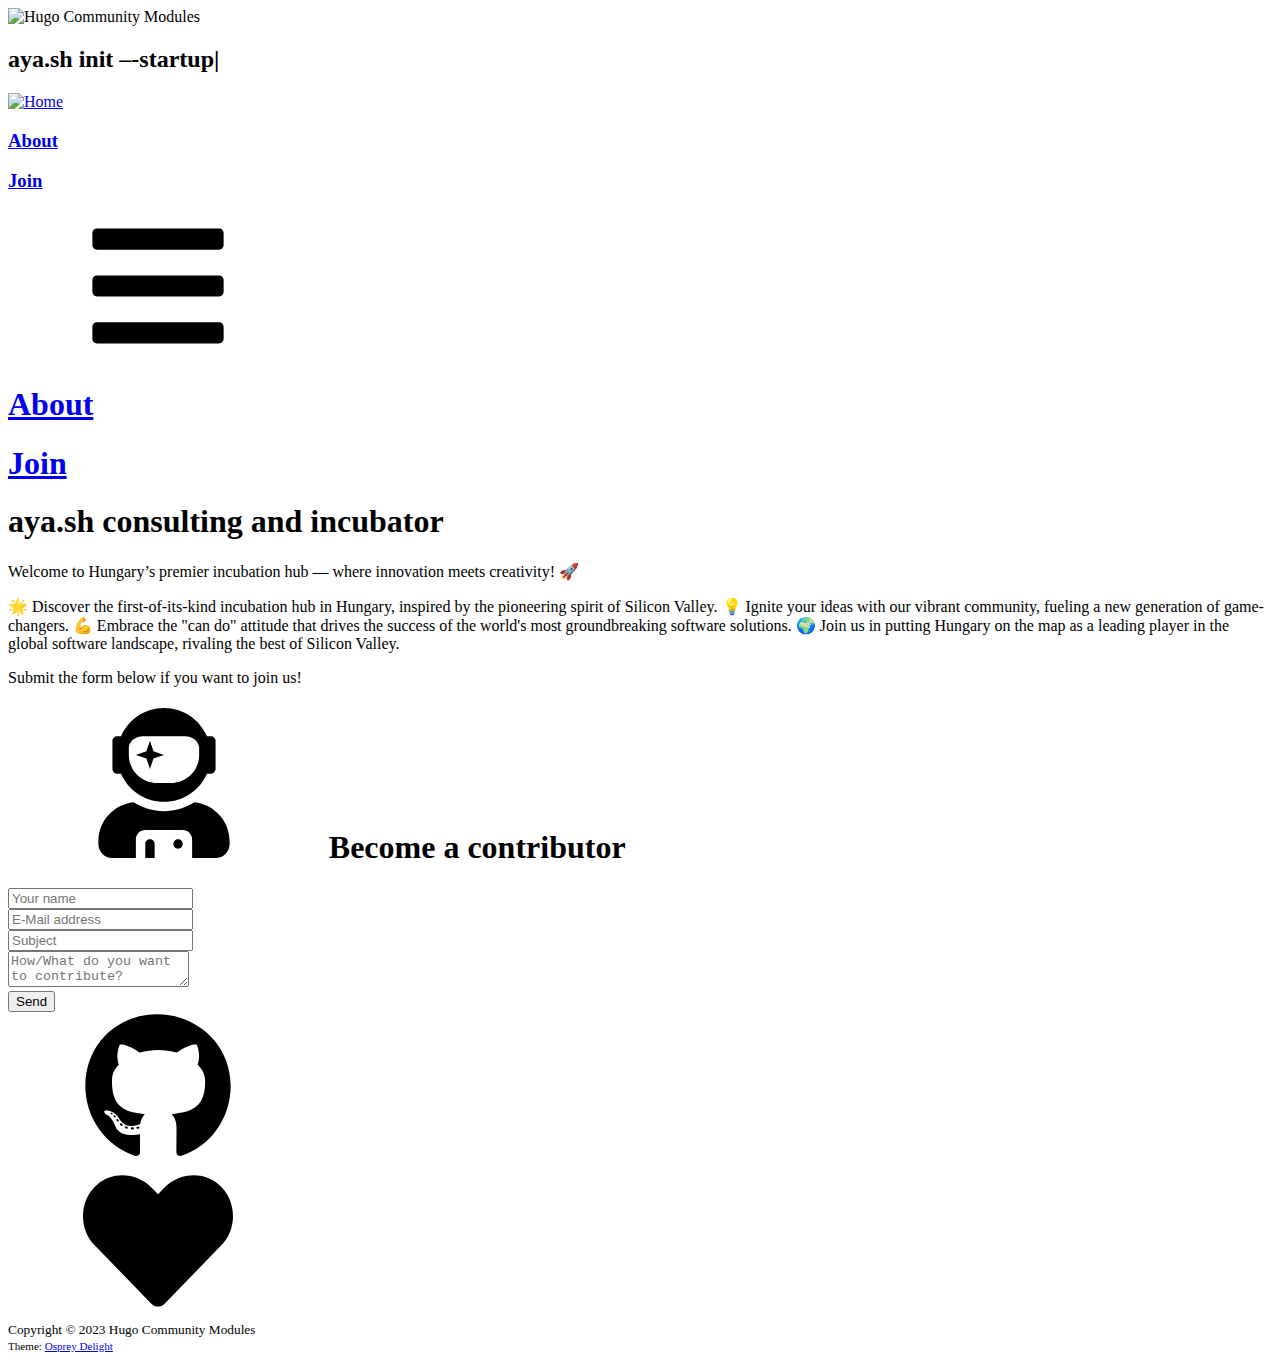
==== commit 1bd2b721: "fix" ====
--- a/index.html
+++ b/index.html
@@ -11,7 +11,7 @@
   <meta charset="utf-8">
   <meta name="viewport" content="width=device-width, initial-scale=1.0">
   <meta name="referrer" content="strict-origin-when-cross-origin">
-  <base href="https://pocok-dev.github.io">
+  <base href="https://aya.sh">
 
   <meta name="description" content="hugo-mods: Powerful community modules for Hugo, a static site generator.">
 
@@ -22,24 +22,24 @@
 
   <meta property="og:title" content="Hugo Community Modules">
   <meta property="og:type" content="website">
-  <meta property="og:url" content="https://pocok-dev.github.io/">
-  
-        
-        <meta property="og:image" content="https://pocok-dev.github.io/opengraph.jpg">
+  <meta property="og:url" content="https://aya.sh/">
+  
+        
+        <meta property="og:image" content="https://aya.sh/opengraph.jpg">
         <meta property="og:image:width" content="1280">
         <meta property="og:image:height" content="640">
   
-        <link rel="icon" type="image/png" href="https://pocok-dev.github.io/favicon.png">
+        <link rel="icon" type="image/png" href="https://aya.sh/favicon.png">
 
   <meta property="og:description" content="hugo-mods: Powerful community modules for Hugo, a static site generator.">
 
   
 
-  <link rel="canonical" href="https://pocok-dev.github.io/">
-  
-  <link href="https://pocok-dev.github.io/index.xml" rel="alternate" type="application/rss+xml" title="Hugo Community Modules">
-
-  <link rel="stylesheet" href="https://pocok-dev.github.io/style.2026cb67d126ed827cbde523130fb59afdb77c483cfdf1be6535cf49e6733d14.css">
+  <link rel="canonical" href="https://aya.sh/">
+  
+  <link href="https://aya.sh/index.xml" rel="alternate" type="application/rss+xml" title="Hugo Community Modules">
+
+  <link rel="stylesheet" href="https://aya.sh/style.d53a6c798b734381553f86d994d83bcec37392e0c3bcaea25f25597b0bfa74fc.css">
 
   
     <script type="application/ld+json">
@@ -60,12 +60,12 @@
 
 
 
-{"@context":"http://www.schema.org","@id":"https://pocok-dev.github.io","@type":"Person","address":null,"affiliation":[],"alternateName":"hugo-mods","description":"hugo-mods: Powerful community modules for Hugo, a static site generator.","email":null,"image":"https://avatars.githubusercontent.com/u/84660689?v=4","name":"kdevo","sameAs":["https://aya.sh","https://aya.sh"],"url":"https://pocok-dev.github.io"}
+{"@context":"http://www.schema.org","@id":"https://aya.sh","@type":"Person","address":null,"affiliation":[],"alternateName":"hugo-mods","description":"hugo-mods: Powerful community modules for Hugo, a static site generator.","email":null,"image":"https://avatars.githubusercontent.com/u/84660689?v=4","name":"kdevo","sameAs":["https://aya.sh","https://aya.sh"],"url":"https://aya.sh"}
     </script>
     
     
 
-  <script src="https://pocok-dev.github.io/lazyimg/lazysizes/lazysizes.min.js" async></script>
+  <script src="https://aya.sh/lazyimg/lazysizes/lazysizes.min.js" async></script>
 
 
   
@@ -141,11 +141,11 @@
 
 
 <picture>
-  <source type="image/webp" height="600" width="600" data-sizes="auto" data-srcset="https://pocok-dev.github.io/logo-220x.webp 220w,
-https://pocok-dev.github.io/logo-320x.webp 320w,
-https://pocok-dev.github.io/logo-420x.webp 420w,
-https://pocok-dev.github.io/logo-520x.webp 520w,
-https://pocok-dev.github.io/logo-600x.webp 600w">
+  <source type="image/webp" height="600" width="600" data-sizes="auto" data-srcset="https://aya.sh/logo-220x.webp 220w,
+https://aya.sh/logo-320x.webp 320w,
+https://aya.sh/logo-420x.webp 420w,
+https://aya.sh/logo-520x.webp 520w,
+https://aya.sh/logo-600x.webp 600w">
     
 
 
@@ -154,17 +154,17 @@
 
 
 
-<img src="https://pocok-dev.github.io/logo-600x.png"
-class="home-logo" loading="lazy" height="600" width="600" srcset="https://pocok-dev.github.io/logo-220x.png 220w,
-https://pocok-dev.github.io/logo-320x.png 320w,
-https://pocok-dev.github.io/logo-420x.png 420w,
-https://pocok-dev.github.io/logo-520x.png 520w,
-https://pocok-dev.github.io/logo-600x.png 600w" alt="Hugo Community Modules">
-    </noscript><img data-src="https://pocok-dev.github.io/logo-600x.png" class="home-logo lazyload" height="600" width="600" data-sizes="auto" data-srcset="https://pocok-dev.github.io/logo-220x.png 220w,
-https://pocok-dev.github.io/logo-320x.png 320w,
-https://pocok-dev.github.io/logo-420x.png 420w,
-https://pocok-dev.github.io/logo-520x.png 520w,
-https://pocok-dev.github.io/logo-600x.png 600w" alt="Hugo Community Modules">
+<img src="https://aya.sh/logo-600x.png"
+class="home-logo" loading="lazy" height="600" width="600" srcset="https://aya.sh/logo-220x.png 220w,
+https://aya.sh/logo-320x.png 320w,
+https://aya.sh/logo-420x.png 420w,
+https://aya.sh/logo-520x.png 520w,
+https://aya.sh/logo-600x.png 600w" alt="Hugo Community Modules">
+    </noscript><img data-src="https://aya.sh/logo-600x.png" class="home-logo lazyload" height="600" width="600" data-sizes="auto" data-srcset="https://aya.sh/logo-220x.png 220w,
+https://aya.sh/logo-320x.png 320w,
+https://aya.sh/logo-420x.png 420w,
+https://aya.sh/logo-520x.png 520w,
+https://aya.sh/logo-600x.png 600w" alt="Hugo Community Modules">
 </picture>
 
 
@@ -209,13 +209,13 @@
 
 
 <picture>
-  <source type="image/webp" height="96" width="96" data-sizes="auto" data-srcset="https://pocok-dev.github.io/logo-66x.webp 66w,
-https://pocok-dev.github.io/logo-96x.webp 96w">
-    
-
-
-<img data-src="https://pocok-dev.github.io/logo-96x.png" class=" lazyload" height="96" width="96" data-sizes="auto" data-srcset="https://pocok-dev.github.io/logo-66x.png 66w,
-https://pocok-dev.github.io/logo-96x.png 96w" alt="Home">
+  <source type="image/webp" height="96" width="96" data-sizes="auto" data-srcset="https://aya.sh/logo-66x.webp 66w,
+https://aya.sh/logo-96x.webp 96w">
+    
+
+
+<img data-src="https://aya.sh/logo-96x.png" class=" lazyload" height="96" width="96" data-sizes="auto" data-srcset="https://aya.sh/logo-66x.png 66w,
+https://aya.sh/logo-96x.png 96w" alt="Home">
 </picture>
 
 
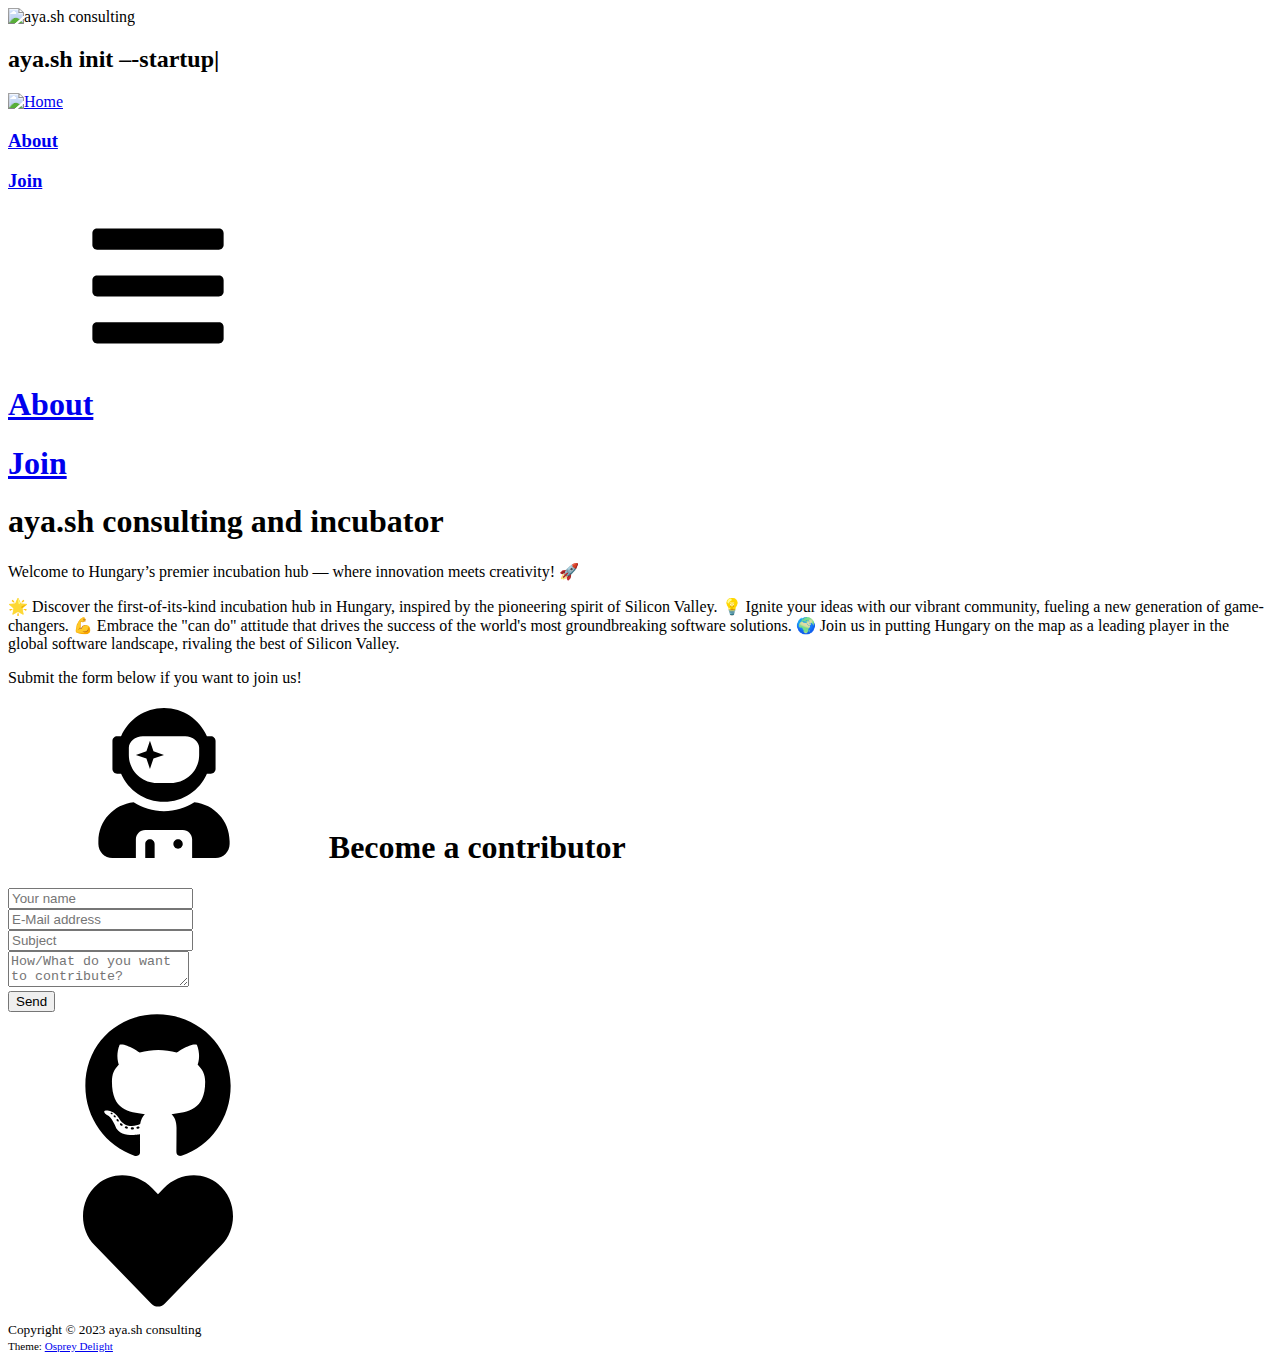
==== commit eedf9ac3: "fix" ====
--- a/index.html
+++ b/index.html
@@ -4,23 +4,23 @@
 
 <head>
 	<meta name="generator" content="Hugo 0.110.0">
-  <title>Hugo Community Modules</title>
-
-  <meta name="title" content="Hugo Community Modules">
+  <title>aya.sh consulting</title>
+
+  <meta name="title" content="aya.sh consulting">
 
   <meta charset="utf-8">
   <meta name="viewport" content="width=device-width, initial-scale=1.0">
   <meta name="referrer" content="strict-origin-when-cross-origin">
   <base href="https://aya.sh">
 
-  <meta name="description" content="hugo-mods: Powerful community modules for Hugo, a static site generator.">
-
-  <meta name="author" content="kdevo">
-
-  
-  
-
-  <meta property="og:title" content="Hugo Community Modules">
+  <meta name="description" content="aya.sh consulting and incubator house">
+
+  <meta name="author" content="vip">
+
+  
+  
+
+  <meta property="og:title" content="aya.sh consulting">
   <meta property="og:type" content="website">
   <meta property="og:url" content="https://aya.sh/">
   
@@ -31,13 +31,13 @@
   
         <link rel="icon" type="image/png" href="https://aya.sh/favicon.png">
 
-  <meta property="og:description" content="hugo-mods: Powerful community modules for Hugo, a static site generator.">
+  <meta property="og:description" content="aya.sh consulting and incubator house">
 
   
 
   <link rel="canonical" href="https://aya.sh/">
   
-  <link href="https://aya.sh/index.xml" rel="alternate" type="application/rss+xml" title="Hugo Community Modules">
+  <link href="https://aya.sh/index.xml" rel="alternate" type="application/rss+xml" title="aya.sh consulting">
 
   <link rel="stylesheet" href="https://aya.sh/style.d53a6c798b734381553f86d994d83bcec37392e0c3bcaea25f25597b0bfa74fc.css">
 
@@ -60,7 +60,7 @@
 
 
 
-{"@context":"http://www.schema.org","@id":"https://aya.sh","@type":"Person","address":null,"affiliation":[],"alternateName":"hugo-mods","description":"hugo-mods: Powerful community modules for Hugo, a static site generator.","email":null,"image":"https://avatars.githubusercontent.com/u/84660689?v=4","name":"kdevo","sameAs":["https://aya.sh","https://aya.sh"],"url":"https://aya.sh"}
+{"@context":"http://www.schema.org","@id":"https://aya.sh","@type":"Person","address":null,"affiliation":[],"alternateName":"hugo-mods","description":"aya.sh consulting and incubator house","email":null,"image":"https://avatars.githubusercontent.com/u/84660689?v=4","name":"vip","sameAs":["https://aya.sh","https://aya.sh"],"url":"https://aya.sh"}
     </script>
     
     
@@ -159,12 +159,12 @@
 https://aya.sh/logo-320x.png 320w,
 https://aya.sh/logo-420x.png 420w,
 https://aya.sh/logo-520x.png 520w,
-https://aya.sh/logo-600x.png 600w" alt="Hugo Community Modules">
+https://aya.sh/logo-600x.png 600w" alt="aya.sh consulting">
     </noscript><img data-src="https://aya.sh/logo-600x.png" class="home-logo lazyload" height="600" width="600" data-sizes="auto" data-srcset="https://aya.sh/logo-220x.png 220w,
 https://aya.sh/logo-320x.png 320w,
 https://aya.sh/logo-420x.png 420w,
 https://aya.sh/logo-520x.png 520w,
-https://aya.sh/logo-600x.png 600w" alt="Hugo Community Modules">
+https://aya.sh/logo-600x.png 600w" alt="aya.sh consulting">
 </picture>
 
 
@@ -367,7 +367,7 @@
     <div class="col-xs">
       <small>
       
-        Copyright &copy; 2023 Hugo Community Modules
+        Copyright &copy; 2023 aya.sh consulting
       
       <div class="col-xs">
           <small>Theme: <a href="https://github.com/kdevo/osprey-delight" target="_blank" rel="noopener">Osprey Delight</a></small>
